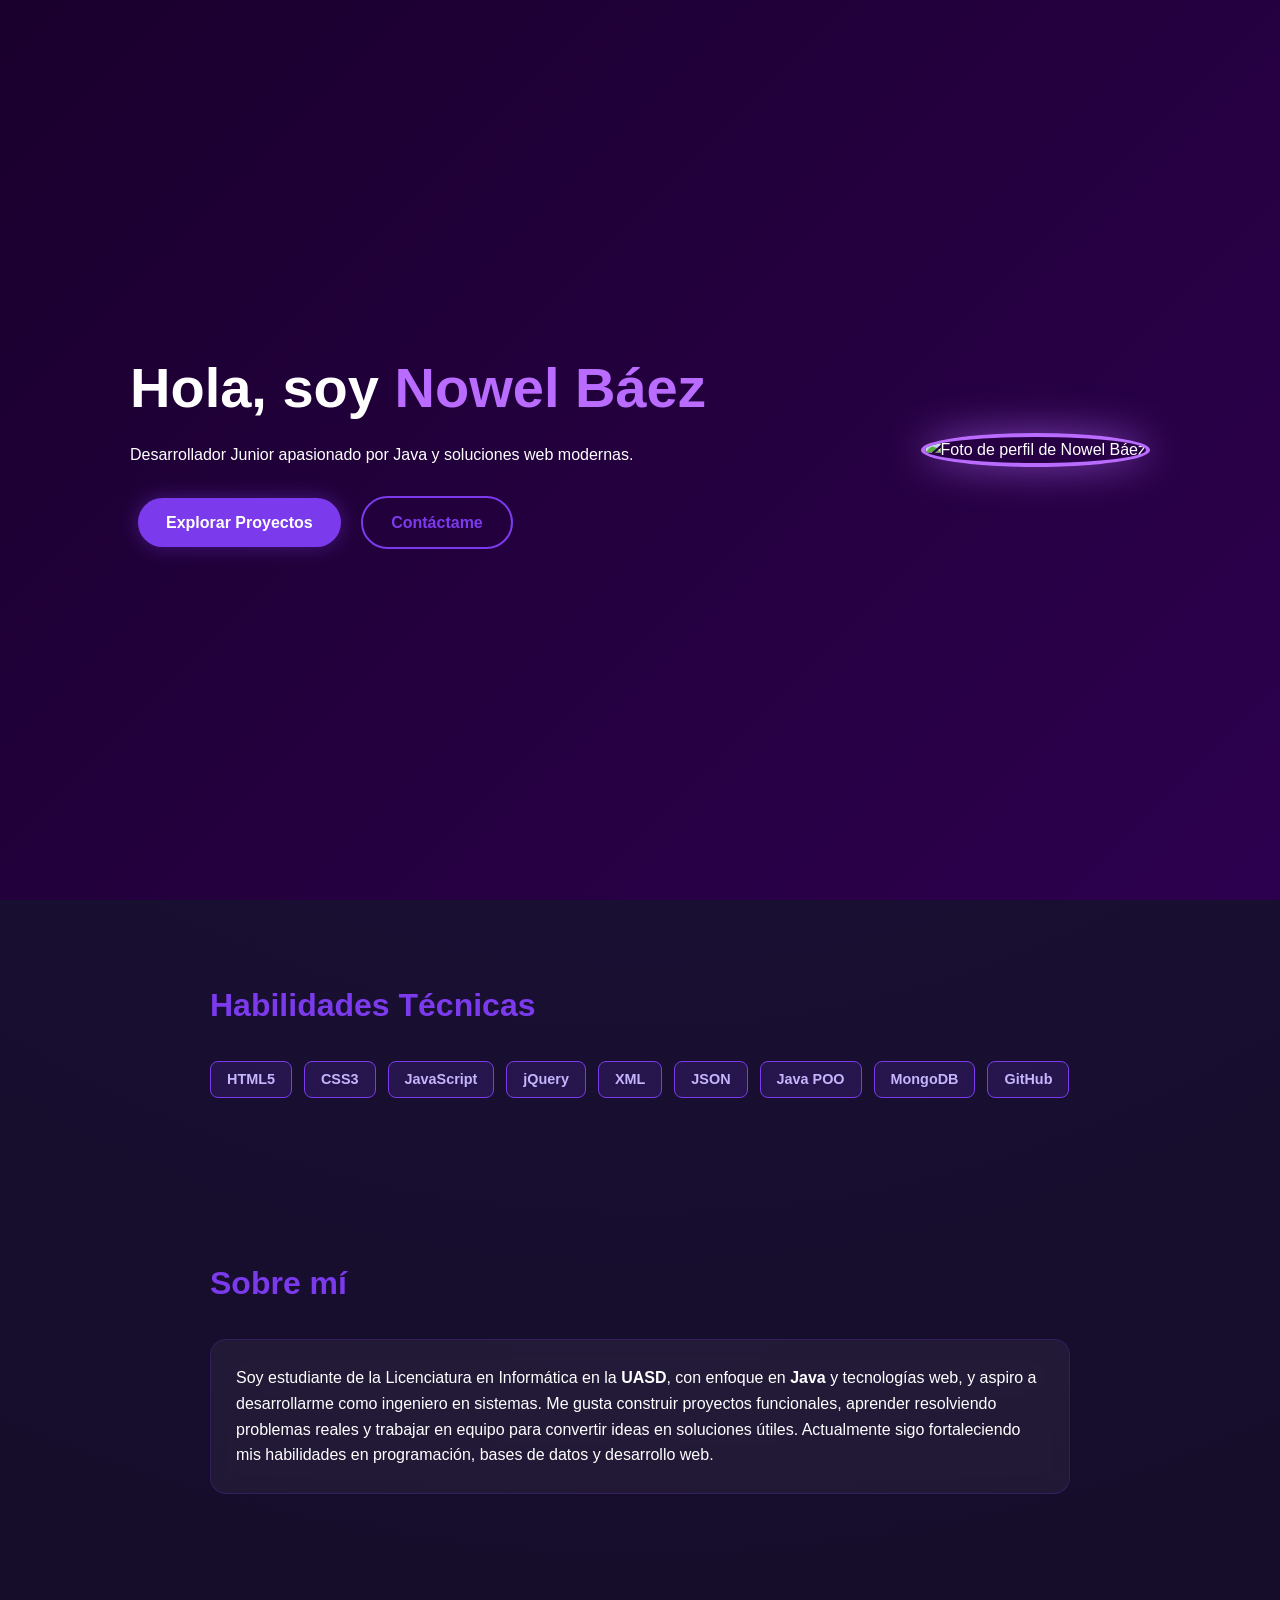
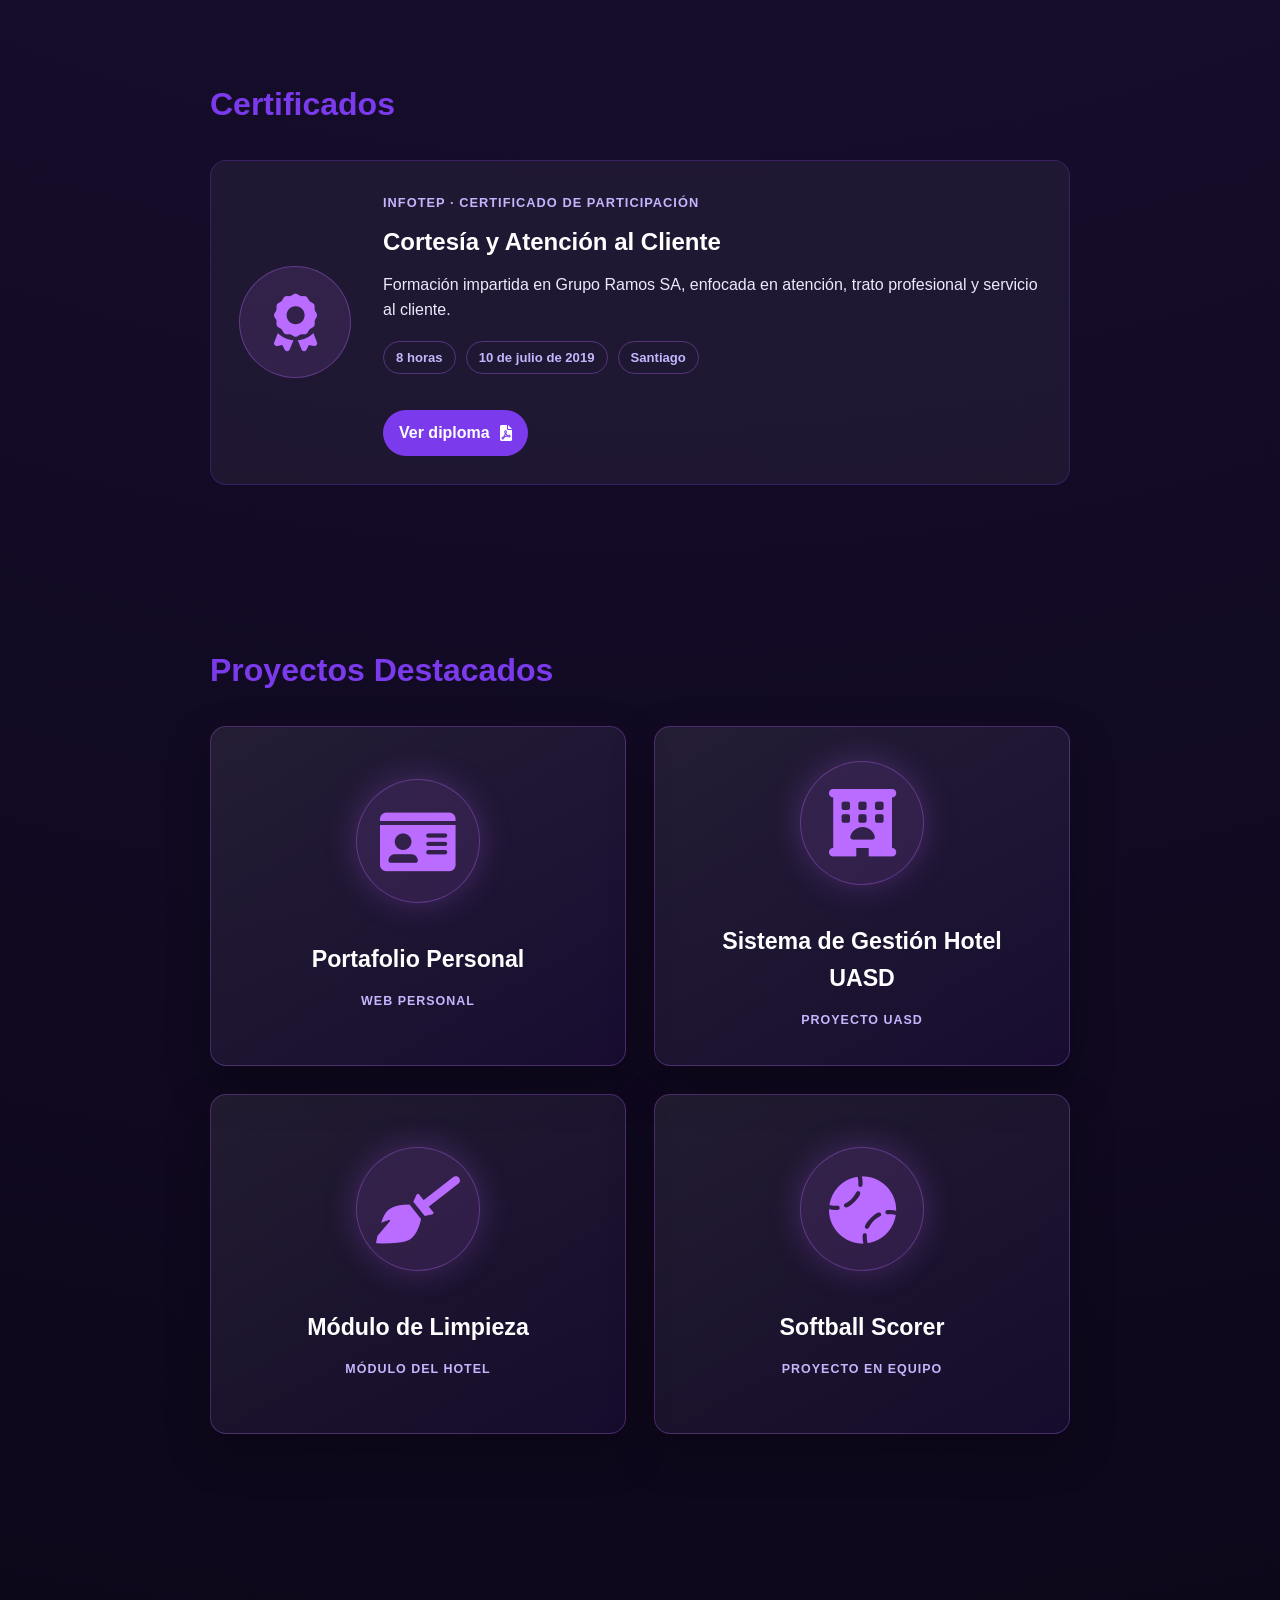
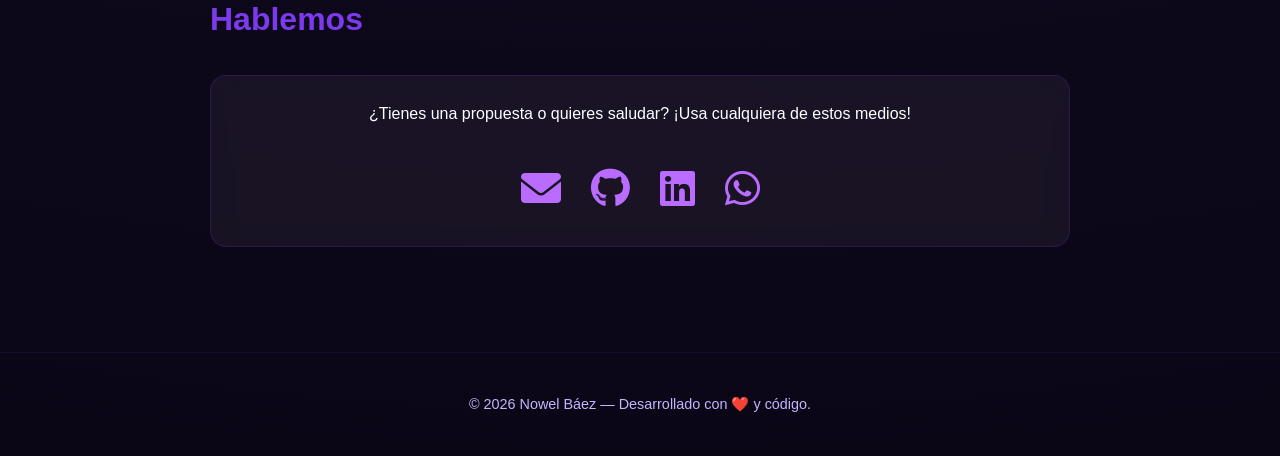
==== index.html @ 91606b33 "Agregar certificado INFOTEP al portafolio" ====
﻿<!DOCTYPE html>
<html lang="es">
<head>
    <meta charset="UTF-8">
    <meta name="viewport" content="width=device-width, initial-scale=1.0">
    <title>Nowel Báez | Desarrollador Java & Web</title>
    <link rel="stylesheet" href="style.css?v=cards-final-1">
    <link rel="stylesheet" href="https://cdnjs.cloudflare.com/ajax/libs/font-awesome/6.0.0/css/all.min.css">
</head>

<body>

    <header>
        <div class="hero">
            <div class="hero-content">
                <div class="hero-text">
                    <h1>Hola, soy <span>Nowel Báez</span></h1>
                    <p>Desarrollador Junior apasionado por Java y soluciones web modernas.</p>
                    <div class="buttons">
                        <a href="#proyectos" class="btn-primary">Explorar Proyectos</a>
                        <a href="#contacto" class="btn-secondary">Contáctame</a>
                    </div>
                </div>
                <div class="hero-image">
                    <img src="img/nowel.jpg" alt="Foto de perfil de Nowel Báez">
                </div>
            </div>
        </div>
    </header>

    <section id="habilidades">
        <h2>Habilidades Técnicas</h2>
        <div class="skills-container">
            <span class="skill-tag">HTML5</span>
            <span class="skill-tag">CSS3</span>
            <span class="skill-tag">JavaScript</span>
            <span class="skill-tag">jQuery</span>
            <span class="skill-tag">XML</span>
            <span class="skill-tag">JSON</span>
            <span class="skill-tag">Java POO</span>
            <span class="skill-tag">MongoDB</span>
            <span class="skill-tag">GitHub</span>
        </div>
    </section>

    <section id="sobre-mi">
        <h2>Sobre mí</h2>
        <div class="card">
            <p>
                Soy estudiante de la Licenciatura en Informática en la <strong>UASD</strong>, con enfoque en <strong>Java</strong> y tecnologías web, y aspiro a desarrollarme como ingeniero en sistemas.
                Me gusta construir proyectos funcionales, aprender resolviendo problemas reales y trabajar en equipo para convertir ideas en soluciones útiles.
                Actualmente sigo fortaleciendo mis habilidades en programación, bases de datos y desarrollo web.
            </p>
        </div>
    </section>

    <section id="certificados">
        <h2>Certificados</h2>
        <div class="certificate-card">
            <div class="certificate-icon">
                <i class="fas fa-award"></i>
            </div>
            <div class="certificate-content">
                <span class="certificate-kicker">INFOTEP · Certificado de Participación</span>
                <h3>Cortesía y Atención al Cliente</h3>
                <p>Formación impartida en Grupo Ramos SA, enfocada en atención, trato profesional y servicio al cliente.</p>
                <div class="certificate-details">
                    <span>8 horas</span>
                    <span>10 de julio de 2019</span>
                    <span>Santiago</span>
                </div>
                <a href="certificados/cortesia-atencion-cliente-infotep.pdf" target="_blank" class="project-link">
                    Ver diploma <i class="fas fa-file-pdf"></i>
                </a>
            </div>
        </div>
    </section>

    <section id="proyectos">
        <h2>Proyectos Destacados</h2>
        <div class="projects-grid">
            <article class="project-card">
                <div class="project-card-inner">
                    <div class="project-face project-front">
                        <div class="project-logo">
                            <i class="fas fa-id-card"></i>
                        </div>
                        <h3>Portafolio Personal</h3>
                        <span class="project-kicker">Web personal</span>
                    </div>
                    <div class="project-face project-back">
                        <h3>Descripción</h3>
                        <p>Lo hice para mostrar quién soy, qué estoy aprendiendo y tener un espacio donde reunir mis proyectos mientras sigo creciendo como desarrollador.</p>
                        <div class="project-tags">
                            <span>HTML</span>
                            <span>CSS</span>
                            <span>GitHub Pages</span>
                        </div>
                        <a href="https://github.com/nowelbaez2017-ux/portafolio-nowel" target="_blank" class="project-link">
                            Ver proyecto <i class="fab fa-github"></i>
                        </a>
                    </div>
                </div>
            </article>

            <article class="project-card">
                <div class="project-card-inner">
                    <div class="project-face project-front">
                        <div class="project-logo">
                            <i class="fas fa-hotel"></i>
                        </div>
                        <h3>Sistema de Gestión Hotel UASD</h3>
                        <span class="project-kicker">Proyecto UASD</span>
                    </div>
                    <div class="project-face project-back">
                        <h3>Descripción</h3>
                        <p>Proyecto final desarrollado con la participación del curso completo, organizado en grupos de tres personas. Cada grupo trabajó un módulo específico y luego se integraron las partes para construir un sistema hotelero funcional.</p>
                        <div class="project-tags">
                            <span>HTML</span>
                            <span>CSS</span>
                            <span>JavaScript</span>
                            <span>jQuery</span>
                            <span>XML</span>
                            <span>Proyecto grupal</span>
                        </div>
                        <a href="https://github.com/nowelbaez2017-ux/portafolio-nowel/tree/hotel-uasd-sistema-gestion" target="_blank" class="project-link">
                            Ver proyecto <i class="fab fa-github"></i>
                        </a>
                    </div>
                </div>
            </article>

            <article class="project-card">
                <div class="project-card-inner">
                    <div class="project-face project-front">
                        <div class="project-logo">
                            <i class="fas fa-broom"></i>
                        </div>
                        <h3>Módulo de Limpieza</h3>
                        <span class="project-kicker">Módulo del hotel</span>
                    </div>
                    <div class="project-face project-back">
                        <h3>Descripción</h3>
                        <p>Este módulo de limpieza permite gestionar las habitaciones del hotel, asignar tareas al personal y actualizar el estado de cada habitación para llevar un mejor control dentro del sistema.</p>
                        <div class="project-tags">
                            <span>HTML</span>
                            <span>JavaScript</span>
                            <span>XML</span>
                            <span>Colaboración</span>
                            <span>Liderazgo</span>
                        </div>
                        <a href="https://github.com/nowelbaez2017-ux/portafolio-nowel/tree/hotel-uasd-sistema-gestion/modules/limpieza" target="_blank" class="project-link">
                            Ver proyecto <i class="fab fa-github"></i>
                        </a>
                    </div>
                </div>
            </article>

            <article class="project-card">
                <div class="project-card-inner">
                    <div class="project-face project-front">
                        <div class="project-logo">
                            <i class="fas fa-baseball-ball"></i>
                        </div>
                        <h3>Softball Scorer</h3>
                        <span class="project-kicker">Proyecto en equipo</span>
                    </div>
                    <div class="project-face project-back">
                        <h3>Descripción</h3>
                        <p>Proyecto desarrollado en colaboración con Wilfredi para optimizar el registro de anotaciones en partidos de softball, reemplazando el uso de hojas físicas por una solución digital más práctica.</p>
                        <div class="project-tags">
                            <span>Java</span>
                            <span>POO</span>
                            <span>Trabajo en equipo</span>
                        </div>
                        <a href="https://github.com/wilfredysilverio/Softball-Scorer" target="_blank" class="project-link">
                            Ver proyecto <i class="fab fa-github"></i>
                        </a>
                    </div>
                </div>
            </article>
        </div>
    </section>

    <section id="contacto">
        <h2>Hablemos</h2>
        <div class="card" style="text-align: center;">
            <p style="margin-bottom: 20px;">¿Tienes una propuesta o quieres saludar? ¡Usa cualquiera de estos medios!</p>
            <div class="contact-icons">
               <a href="mailto:NowelBaez2017@gmail.com" class="social-icon" title="Enviar Email">
                <i class="fas fa-envelope"></i>
              </a>
                <a href="https://github.com/nowelbaez2017-ux" target="_blank" class="social-icon" title="Visitar GitHub">
                    <i class="fab fa-github"></i>
                </a>
                <a href="https://www.linkedin.com/in/nowel-baez-0715b7283/" target="_blank" class="social-icon" title="LinkedIn">
                    <i class="fab fa-linkedin"></i>
                </a>
              <a  href="https://wa.me/18296310717" target="_blank" class="social-icon" title="WhatsApp">
                 <i class="fab fa-whatsapp"></i>
              </a>
            </div>
        </div>
    </section>

    <footer>
        <p>© 2026 Nowel Báez — Desarrollado con ❤️ y código.</p>
    </footer>

</body>
</html>
---- style.css ----
/* 1. ESTILOS GENERALES */
* {
    margin: 0;
    padding: 0;
    box-sizing: border-box;
}

body {
    font-family: 'Segoe UI', Arial, sans-serif;
    background: radial-gradient(circle at top, #1e123b, #0b0616);
    color: #ffffff;
    line-height: 1.6;
}

/* 2. HERO / HEADER */
header {
    background: linear-gradient(135deg, #1a002d, #2d004f);
    min-height: 100vh;
    display: flex;
    align-items: center;
    justify-content: center;
}

.hero {
    width: 100%;
    max-width: 1100px;
    padding: 40px;
}

.hero-content {
    display: flex;
    align-items: center;
    justify-content: space-between;
    gap: 40px;
}

.hero-text h1 {
    font-size: 3.5rem;
    margin-bottom: 10px;
}

.hero-text span {
    color: #b96cff;
}

.hero-image img {
    width: 280px;
    height: 280px;
    object-fit: cover;
    border-radius: 50%;
    border: 4px solid #b96cff;
    box-shadow: 0 0 40px rgba(185, 108, 255, 0.6);
}

/* 3. BOTONES */
.buttons {
    margin-top: 20px;
}

.buttons a {
    display: inline-block;
    padding: 12px 28px;
    margin: 8px;
    border-radius: 999px;
    text-decoration: none;
    font-weight: bold;
    transition: all 0.3s ease;
}

.btn-primary {
    background: #7c3aed;
    color: #fff;
    box-shadow: 0 0 20px rgba(124,58,237,0.4);
}

.btn-primary:hover {
    background: #6d28d9;
    transform: translateY(-3px);
    box-shadow: 0 5px 25px rgba(124,58,237,0.6);
}

.btn-secondary {
    border: 2px solid #7c3aed;
    color: #7c3aed;
}

.btn-secondary:hover {
    background: rgba(124, 58, 237, 0.1);
    transform: translateY(-3px);
}

/* 4. SECCIONES Y TARJETAS */
section {
    max-width: 900px;
    margin: auto;
    padding: 80px 20px;
}

section h2 {
    color: #7c3aed;
    margin-bottom: 30px;
    font-size: 2rem;
}

.card {
    background: rgba(255,255,255,0.05);
    padding: 25px;
    border-radius: 16px;
    margin-bottom: 25px;
    border: 1px solid rgba(124,58,237,0.2);
    backdrop-filter: blur(10px);
    transition: transform 0.3s ease;
}

.card:hover {
    transform: scale(1.01);
    border-color: rgba(185, 108, 255, 0.4);
}

.certificate-card {
    align-items: center;
    background: rgba(255,255,255,0.05);
    border: 1px solid rgba(124,58,237,0.25);
    border-radius: 16px;
    display: grid;
    gap: 24px;
    grid-template-columns: 120px 1fr;
    padding: 28px;
    transition: transform 0.3s ease, border-color 0.3s ease;
}

.certificate-card:hover {
    border-color: rgba(185, 108, 255, 0.4);
    transform: translateY(-4px);
}

.certificate-icon {
    align-items: center;
    background: rgba(185, 108, 255, 0.12);
    border: 1px solid rgba(185, 108, 255, 0.35);
    border-radius: 50%;
    color: #b96cff;
    display: flex;
    font-size: 3.6rem;
    height: 112px;
    justify-content: center;
    width: 112px;
}

.certificate-kicker {
    color: #c4b5fd;
    display: inline-block;
    font-size: 0.8rem;
    font-weight: 700;
    letter-spacing: 0.08em;
    margin-bottom: 10px;
    text-transform: uppercase;
}

.certificate-content h3 {
    font-size: 1.5rem;
    margin-bottom: 10px;
}

.certificate-content p {
    color: #eee7ff;
    margin-bottom: 18px;
}

.certificate-details {
    display: flex;
    flex-wrap: wrap;
    gap: 10px;
    margin-bottom: 18px;
}

.certificate-details span {
    border: 1px solid rgba(185, 108, 255, 0.35);
    border-radius: 999px;
    color: #c4b5fd;
    font-size: 0.82rem;
    font-weight: 600;
    padding: 5px 12px;
}

.projects-grid {
    display: grid;
    grid-template-columns: repeat(2, minmax(0, 1fr));
    gap: 28px;
}

.project-card {
    min-height: 340px;
    perspective: 1200px;
}

.project-card-inner {
    height: 100%;
    min-height: 340px;
    position: relative;
    transform-style: preserve-3d;
    transition: transform 0.7s ease;
}

.project-card:hover .project-card-inner,
.project-card:focus-within .project-card-inner {
    transform: rotateY(180deg);
}

.project-face {
    background: linear-gradient(145deg, rgba(255,255,255,0.08), rgba(124, 58, 237, 0.08));
    border: 1px solid rgba(185, 108, 255, 0.28);
    border-radius: 16px;
    box-shadow: 0 18px 45px rgba(0, 0, 0, 0.28);
    backface-visibility: hidden;
    display: flex;
    flex-direction: column;
    inset: 0;
    min-height: 340px;
    padding: 28px;
    position: absolute;
}

.project-front {
    align-items: center;
    justify-content: center;
    text-align: center;
    transform: rotateY(0deg);
}

.project-back {
    background: linear-gradient(145deg, rgba(124, 58, 237, 0.22), rgba(20, 8, 38, 0.96));
    justify-content: space-between;
    transform: rotateY(180deg);
}

.project-logo {
    align-items: center;
    background: rgba(185, 108, 255, 0.12);
    border: 1px solid rgba(185, 108, 255, 0.35);
    border-radius: 50%;
    box-shadow: 0 0 32px rgba(185, 108, 255, 0.25);
    color: #b96cff;
    display: flex;
    font-size: 4.2rem;
    height: 124px;
    justify-content: center;
    margin-bottom: 26px;
    width: 124px;
}

.project-kicker {
    color: #c4b5fd;
    font-size: 0.78rem;
    font-weight: 700;
    letter-spacing: 0.08em;
    text-transform: uppercase;
}

.project-face h3 {
    font-size: 1.45rem;
    margin: 12px 0;
}

.project-front h3 {
    margin-bottom: 14px;
    max-width: 280px;
}

.project-face p {
    color: #eee7ff;
    font-size: 0.92rem;
    line-height: 1.55;
}

.project-tags {
    display: flex;
    flex-wrap: wrap;
    gap: 10px;
    margin-top: 20px;
}

.project-tags span {
    border: 1px solid rgba(185, 108, 255, 0.35);
    border-radius: 999px;
    color: #c4b5fd;
    font-size: 0.78rem;
    font-weight: 600;
    padding: 5px 12px;
}

.project-link {
    align-items: center;
    background: #7c3aed;
    border-radius: 999px;
    color: #ffffff;
    display: inline-flex;
    font-weight: 700;
    gap: 10px;
    margin-top: 18px;
    padding: 10px 16px;
    text-decoration: none;
    width: fit-content;
}

.project-link:hover {
    background: #6d28d9;
    color: #ffffff;
}

/* 4.1 HABILIDADES */
.skills-container {
    display: flex;
    gap: 12px;
    flex-wrap: wrap;
    margin-top: 10px;
}

.skill-tag {
    background: rgba(124, 58, 237, 0.15);
    border: 1px solid #7c3aed;
    color: #c4b5fd;
    padding: 6px 16px;
    border-radius: 8px;
    font-size: 0.9rem;
    font-weight: 600;
    transition: background 0.3s;
}

/* 5. ICONOS DE CONTACTO Y PROYECTOS */
.contact-icons {
    display: flex;
    justify-content: center;
    gap: 30px;
    flex-wrap: wrap;
    padding-top: 10px;
}

.social-icon, .project-icon {
    color: #b96cff;
    font-size: 2.5rem;
    text-decoration: none;
    transition: all 0.3s ease;
    display: inline-block;
}

.project-icon {
    font-size: 1.8rem;
}

.social-icon:hover, .project-icon:hover {
    color: #ffffff;
    transform: translateY(-8px);
    filter: drop-shadow(0 0 10px #b96cff);
}

/* 6. FOOTER */
footer {
    text-align: center;
    padding: 40px;
    color: #c4b5fd;
    font-size: 0.9rem;
    border-top: 1px solid rgba(124,58,237,0.1);
}

/* 7. RESPONSIVIDAD */
@media (max-width: 768px) {
    .hero-content {
        flex-direction: column-reverse;
        text-align: center;
        gap: 30px;
    }

    .hero-text h1 {
        font-size: 2.5rem;
    }

    .hero-image img {
        width: 200px;
        height: 200px;
    }

    section {
        padding: 50px 20px;
    }

    .projects-grid {
        grid-template-columns: 1fr;
    }

    .certificate-card {
        grid-template-columns: 1fr;
        text-align: center;
    }

    .certificate-icon,
    .certificate-card .project-link {
        margin-left: auto;
        margin-right: auto;
    }

    .certificate-details {
        justify-content: center;
    }

    .project-card,
    .project-card-inner,
    .project-face {
        min-height: 350px;
    }

    .project-logo {
        font-size: 3.4rem;
        height: 104px;
        width: 104px;
    }
    
    .social-icon {
        font-size: 2rem;
        gap: 20px;
    }
}
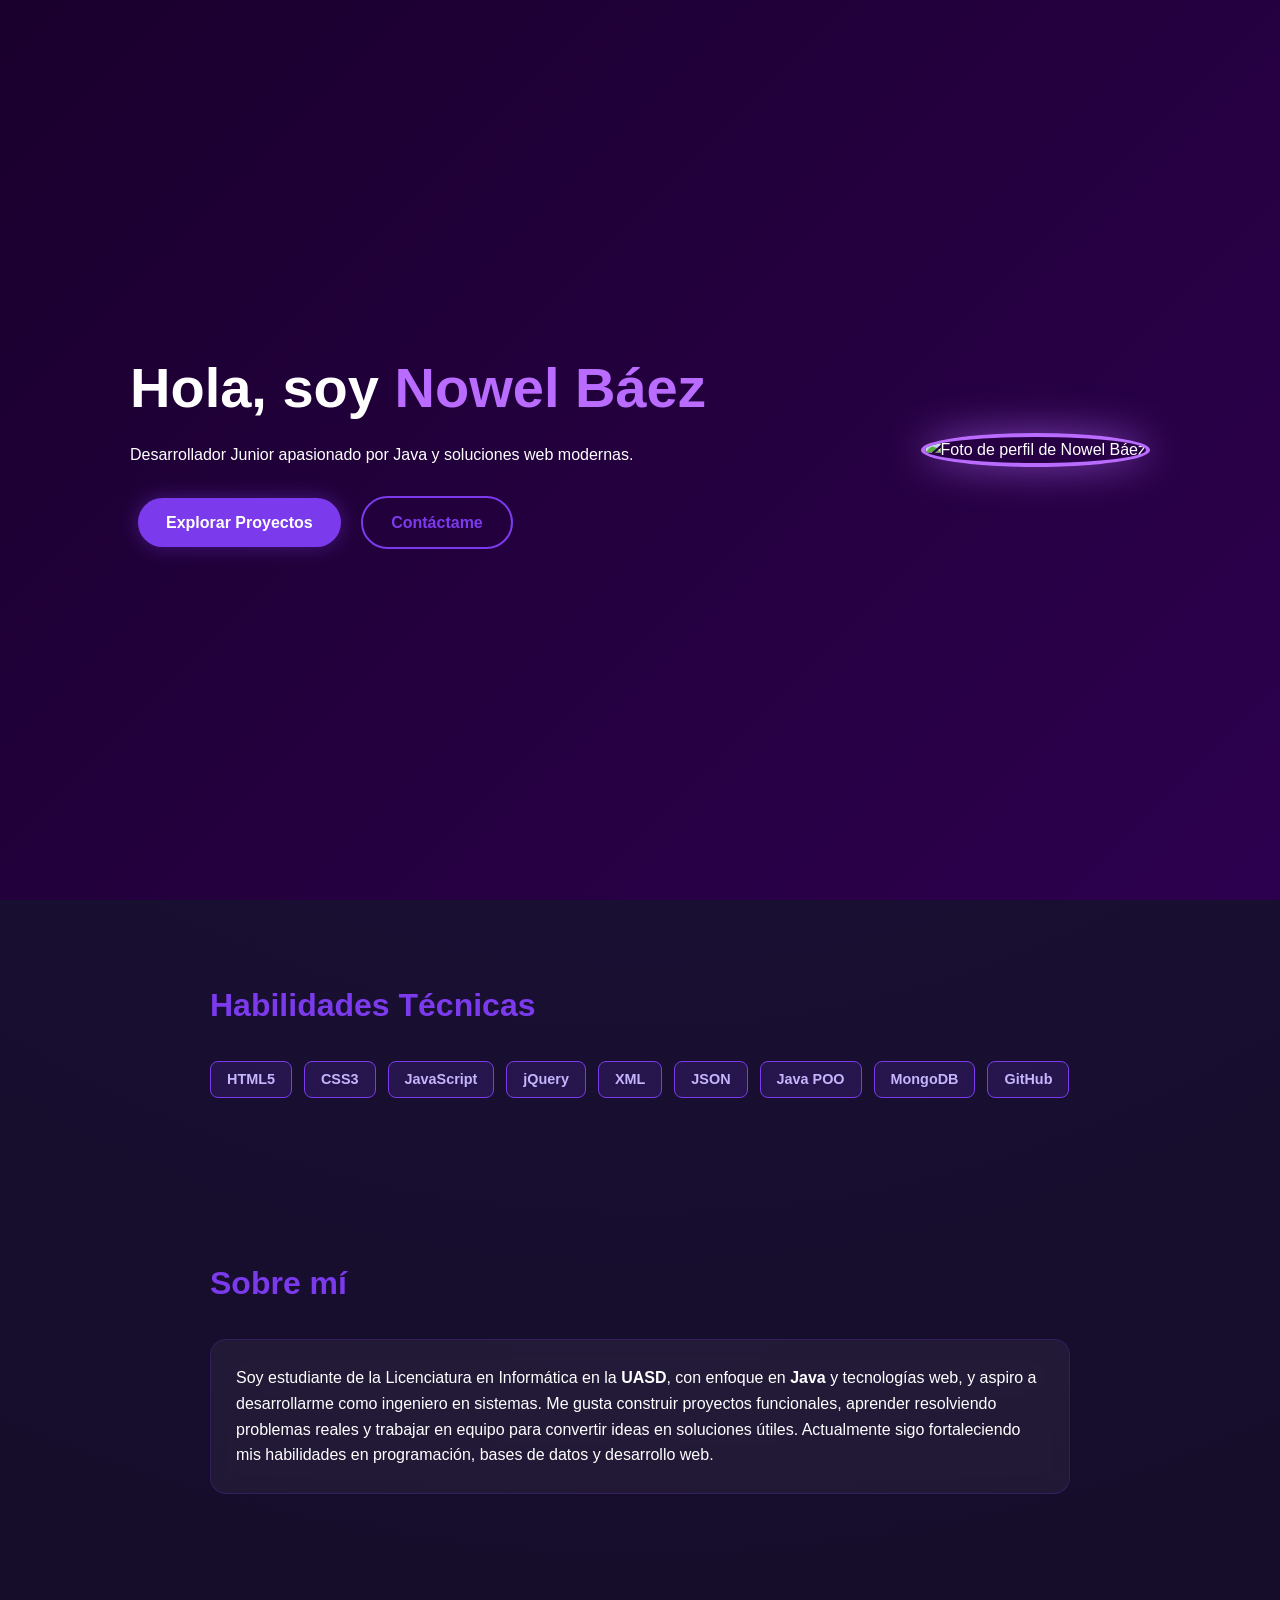
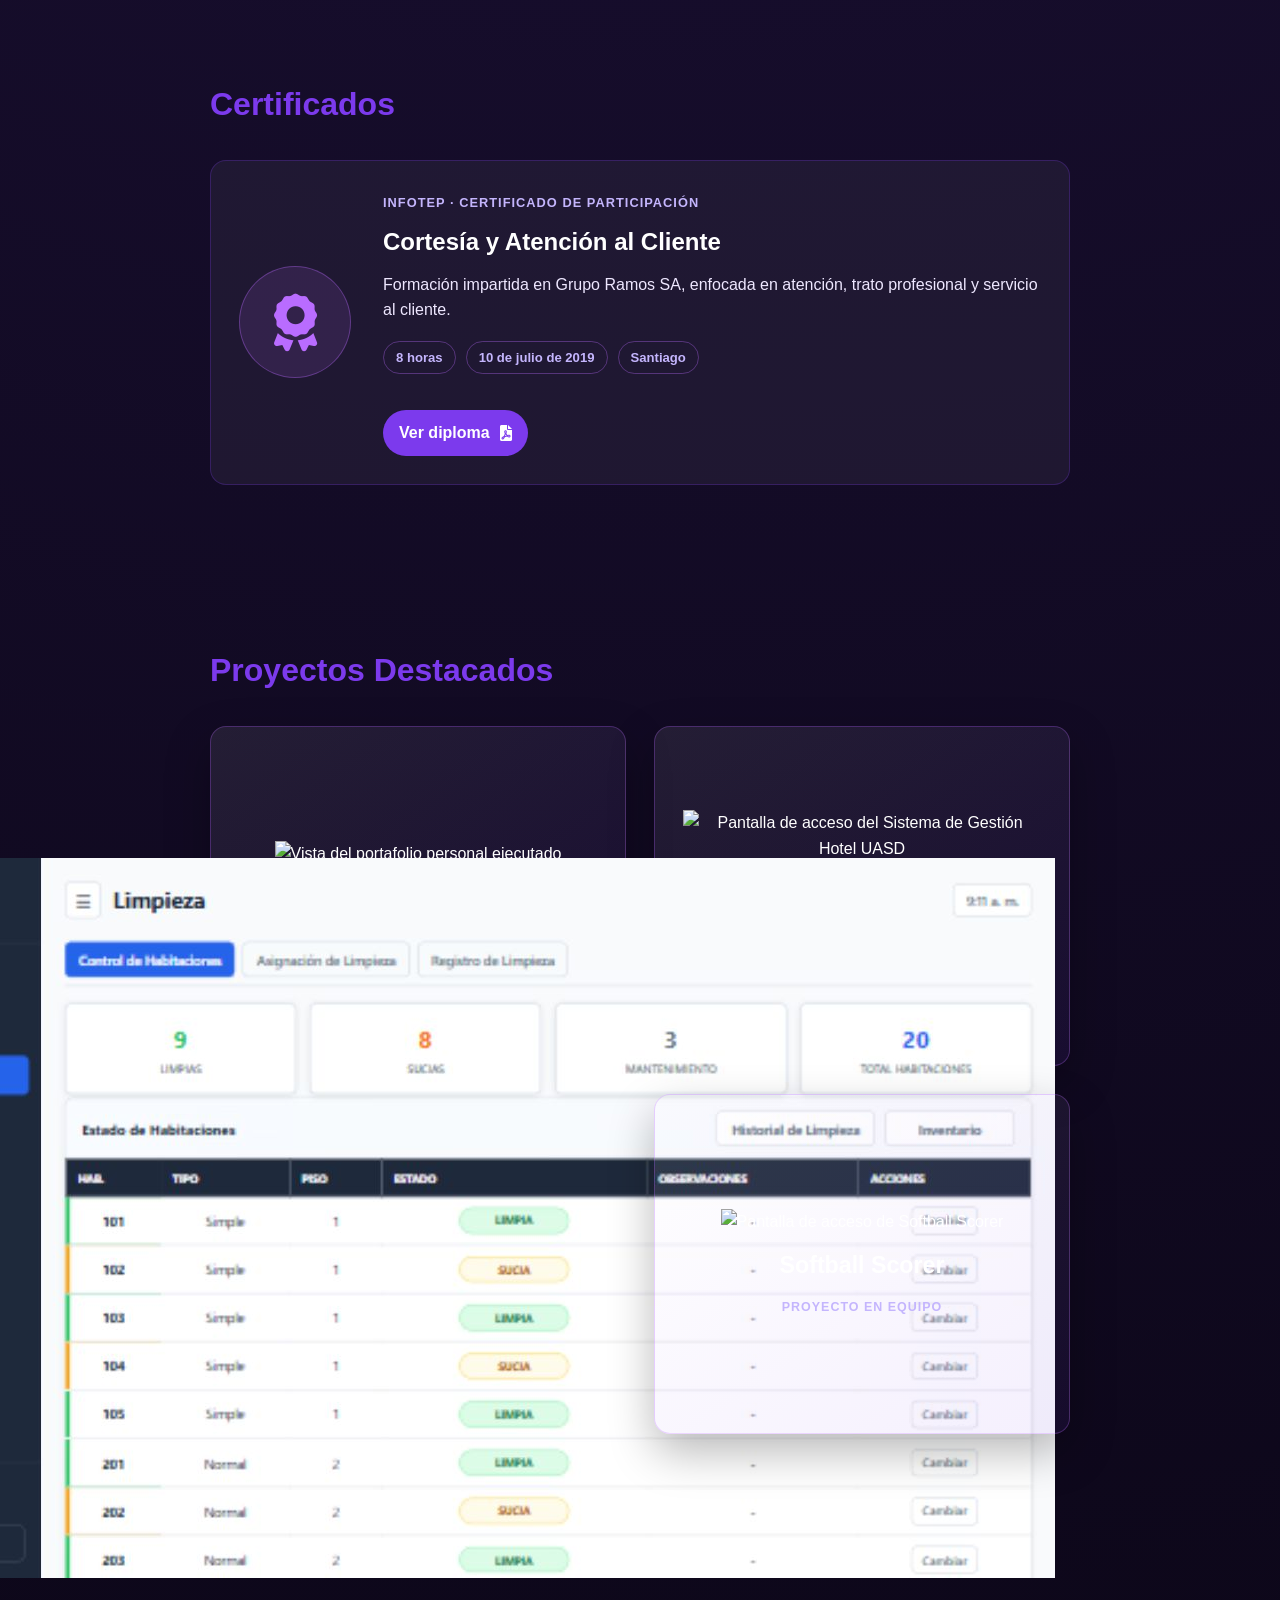
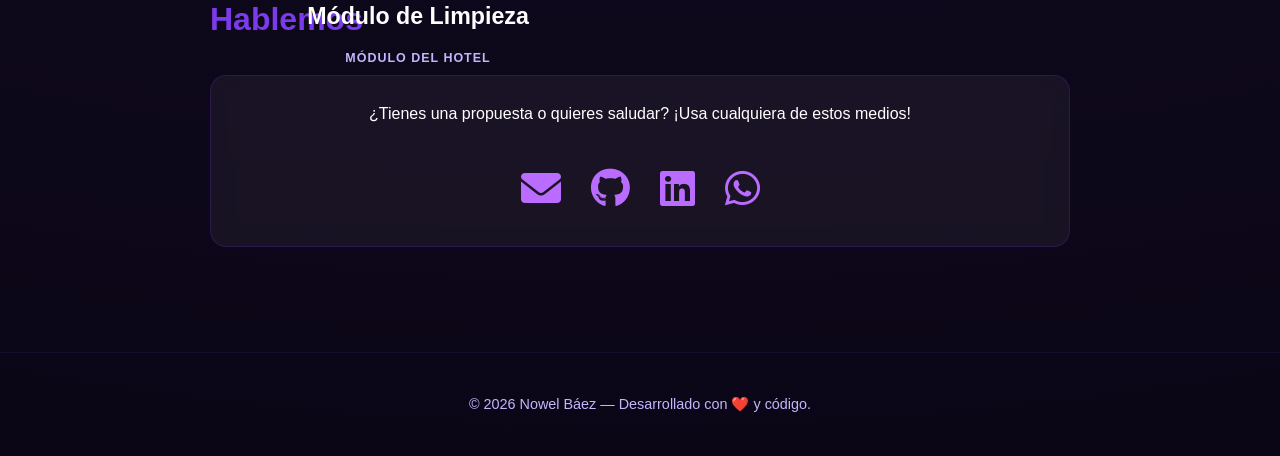
==== commit 3bcd2b17: "Actualizar captura del módulo de limpieza" ====
--- a/index.html
+++ b/index.html
@@ -4,7 +4,7 @@
     <meta charset="UTF-8">
     <meta name="viewport" content="width=device-width, initial-scale=1.0">
     <title>Nowel Báez | Desarrollador Java & Web</title>
-    <link rel="stylesheet" href="style.css?v=cards-final-1">
+    <link rel="stylesheet" href="style.css?v=project-images-1">
     <link rel="stylesheet" href="https://cdnjs.cloudflare.com/ajax/libs/font-awesome/6.0.0/css/all.min.css">
 </head>
 
@@ -82,9 +82,9 @@
             <article class="project-card">
                 <div class="project-card-inner">
                     <div class="project-face project-front">
-                        <div class="project-logo">
-                            <i class="fas fa-id-card"></i>
-                        </div>
+                        <figure class="project-preview">
+                            <img src="img/proyectos/portafolio.png" alt="Vista del portafolio personal ejecutado">
+                        </figure>
                         <h3>Portafolio Personal</h3>
                         <span class="project-kicker">Web personal</span>
                     </div>
@@ -96,19 +96,19 @@
                             <span>CSS</span>
                             <span>GitHub Pages</span>
                         </div>
-                        <a href="https://github.com/nowelbaez2017-ux/portafolio-nowel" target="_blank" class="project-link">
-                            Ver proyecto <i class="fab fa-github"></i>
-                        </a>
-                    </div>
-                </div>
-            </article>
-
-            <article class="project-card">
-                <div class="project-card-inner">
-                    <div class="project-face project-front">
-                        <div class="project-logo">
-                            <i class="fas fa-hotel"></i>
-                        </div>
+                        <a href="https://github.com/nowelbaez2017-ux/nowelbaez2017-ux.github.io" target="_blank" class="project-link">
+                            Ver proyecto <i class="fab fa-github"></i>
+                        </a>
+                    </div>
+                </div>
+            </article>
+
+            <article class="project-card">
+                <div class="project-card-inner">
+                    <div class="project-face project-front">
+                        <figure class="project-preview">
+                            <img src="img/proyectos/hotel-uasd.png" alt="Pantalla de acceso del Sistema de Gestión Hotel UASD">
+                        </figure>
                         <h3>Sistema de Gestión Hotel UASD</h3>
                         <span class="project-kicker">Proyecto UASD</span>
                     </div>
@@ -123,19 +123,19 @@
                             <span>XML</span>
                             <span>Proyecto grupal</span>
                         </div>
-                        <a href="https://github.com/nowelbaez2017-ux/portafolio-nowel/tree/hotel-uasd-sistema-gestion" target="_blank" class="project-link">
-                            Ver proyecto <i class="fab fa-github"></i>
-                        </a>
-                    </div>
-                </div>
-            </article>
-
-            <article class="project-card">
-                <div class="project-card-inner">
-                    <div class="project-face project-front">
-                        <div class="project-logo">
-                            <i class="fas fa-broom"></i>
-                        </div>
+                        <a href="https://github.com/nowelbaez2017-ux/nowelbaez2017-ux.github.io/tree/hotel-uasd-sistema-gestion" target="_blank" class="project-link">
+                            Ver proyecto <i class="fab fa-github"></i>
+                        </a>
+                    </div>
+                </div>
+            </article>
+
+            <article class="project-card">
+                <div class="project-card-inner">
+                    <div class="project-face project-front">
+                        <figure class="project-preview">
+                            <img src="img/proyectos/modulo-limpieza.png" alt="Vista del módulo de limpieza del hotel ejecutado">
+                        </figure>
                         <h3>Módulo de Limpieza</h3>
                         <span class="project-kicker">Módulo del hotel</span>
                     </div>
@@ -149,19 +149,19 @@
                             <span>Colaboración</span>
                             <span>Liderazgo</span>
                         </div>
-                        <a href="https://github.com/nowelbaez2017-ux/portafolio-nowel/tree/hotel-uasd-sistema-gestion/modules/limpieza" target="_blank" class="project-link">
-                            Ver proyecto <i class="fab fa-github"></i>
-                        </a>
-                    </div>
-                </div>
-            </article>
-
-            <article class="project-card">
-                <div class="project-card-inner">
-                    <div class="project-face project-front">
-                        <div class="project-logo">
-                            <i class="fas fa-baseball-ball"></i>
-                        </div>
+                        <a href="https://github.com/nabxo/sistema-hotelero-limpieza" target="_blank" class="project-link">
+                            Ver proyecto <i class="fab fa-github"></i>
+                        </a>
+                    </div>
+                </div>
+            </article>
+
+            <article class="project-card">
+                <div class="project-card-inner">
+                    <div class="project-face project-front">
+                        <figure class="project-preview">
+                            <img src="img/proyectos/softball-scorer.png" alt="Pantalla de acceso de Softball Scorer">
+                        </figure>
                         <h3>Softball Scorer</h3>
                         <span class="project-kicker">Proyecto en equipo</span>
                     </div>
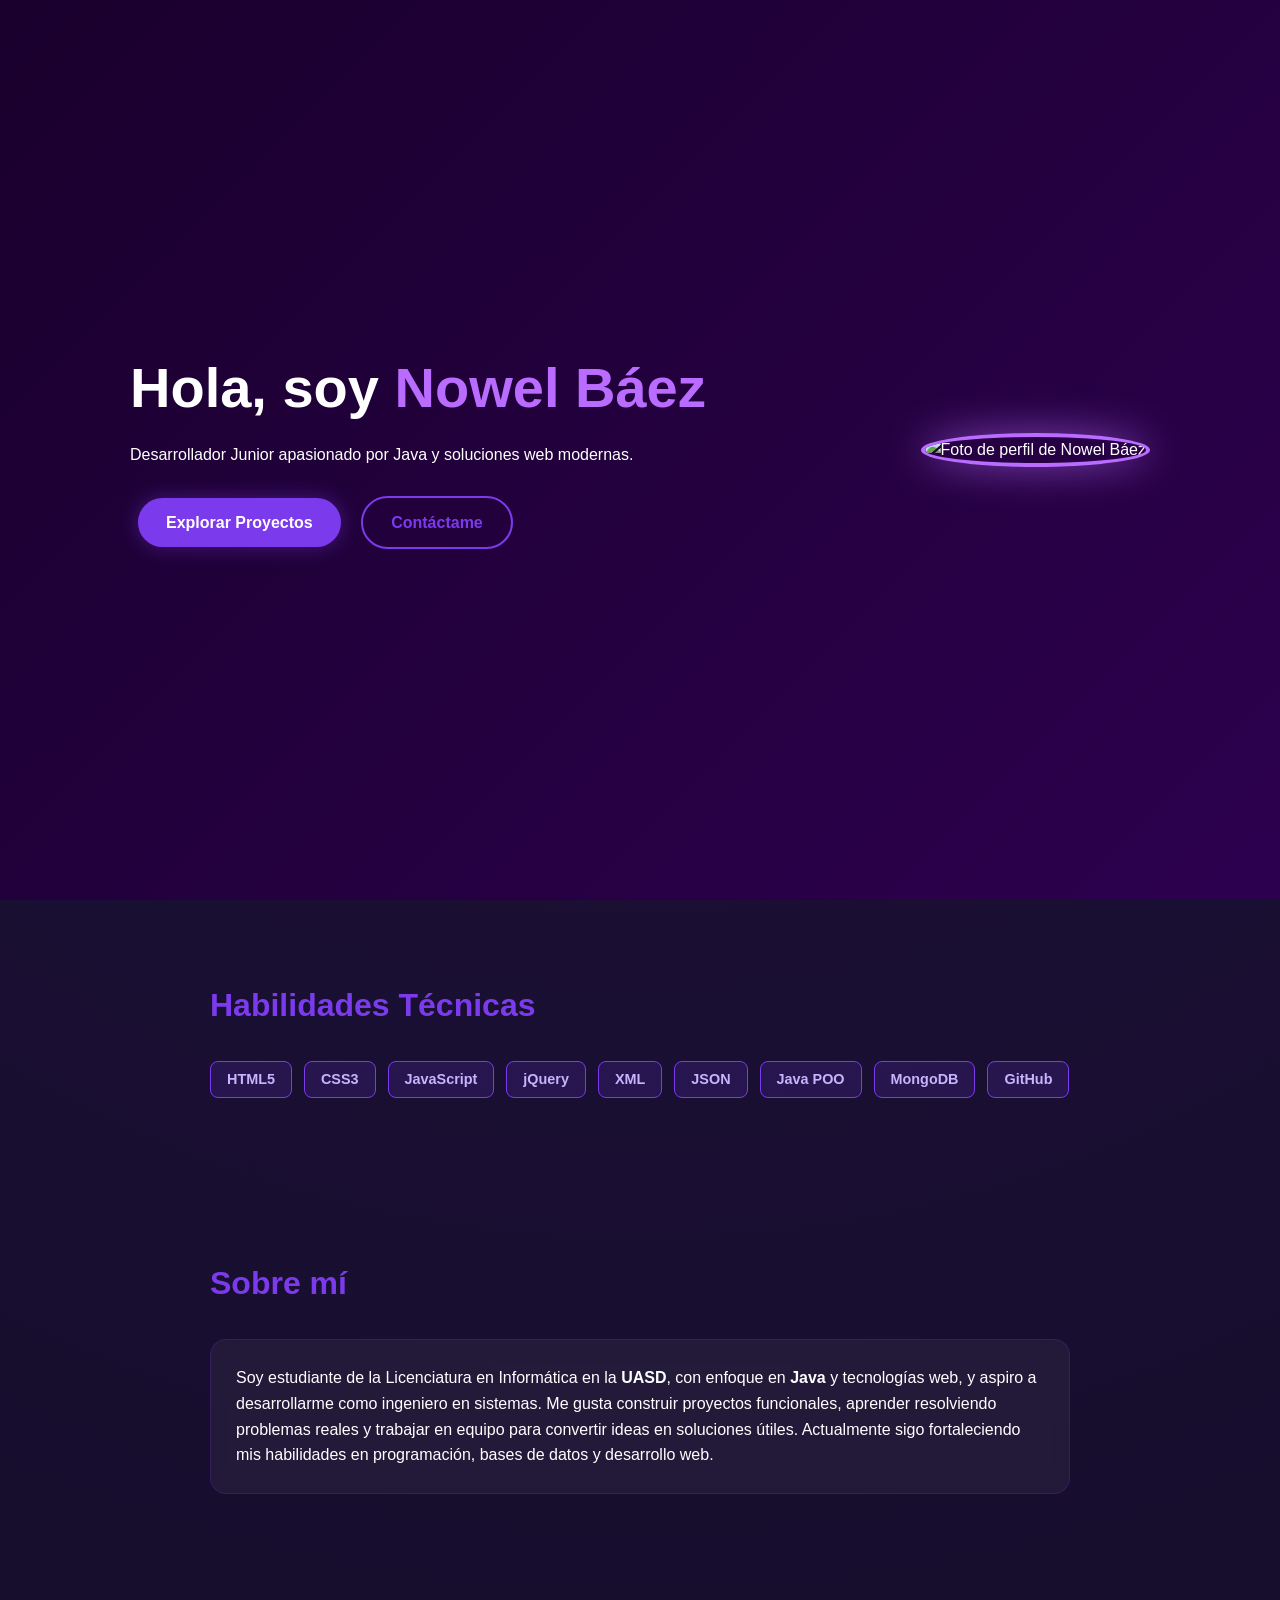
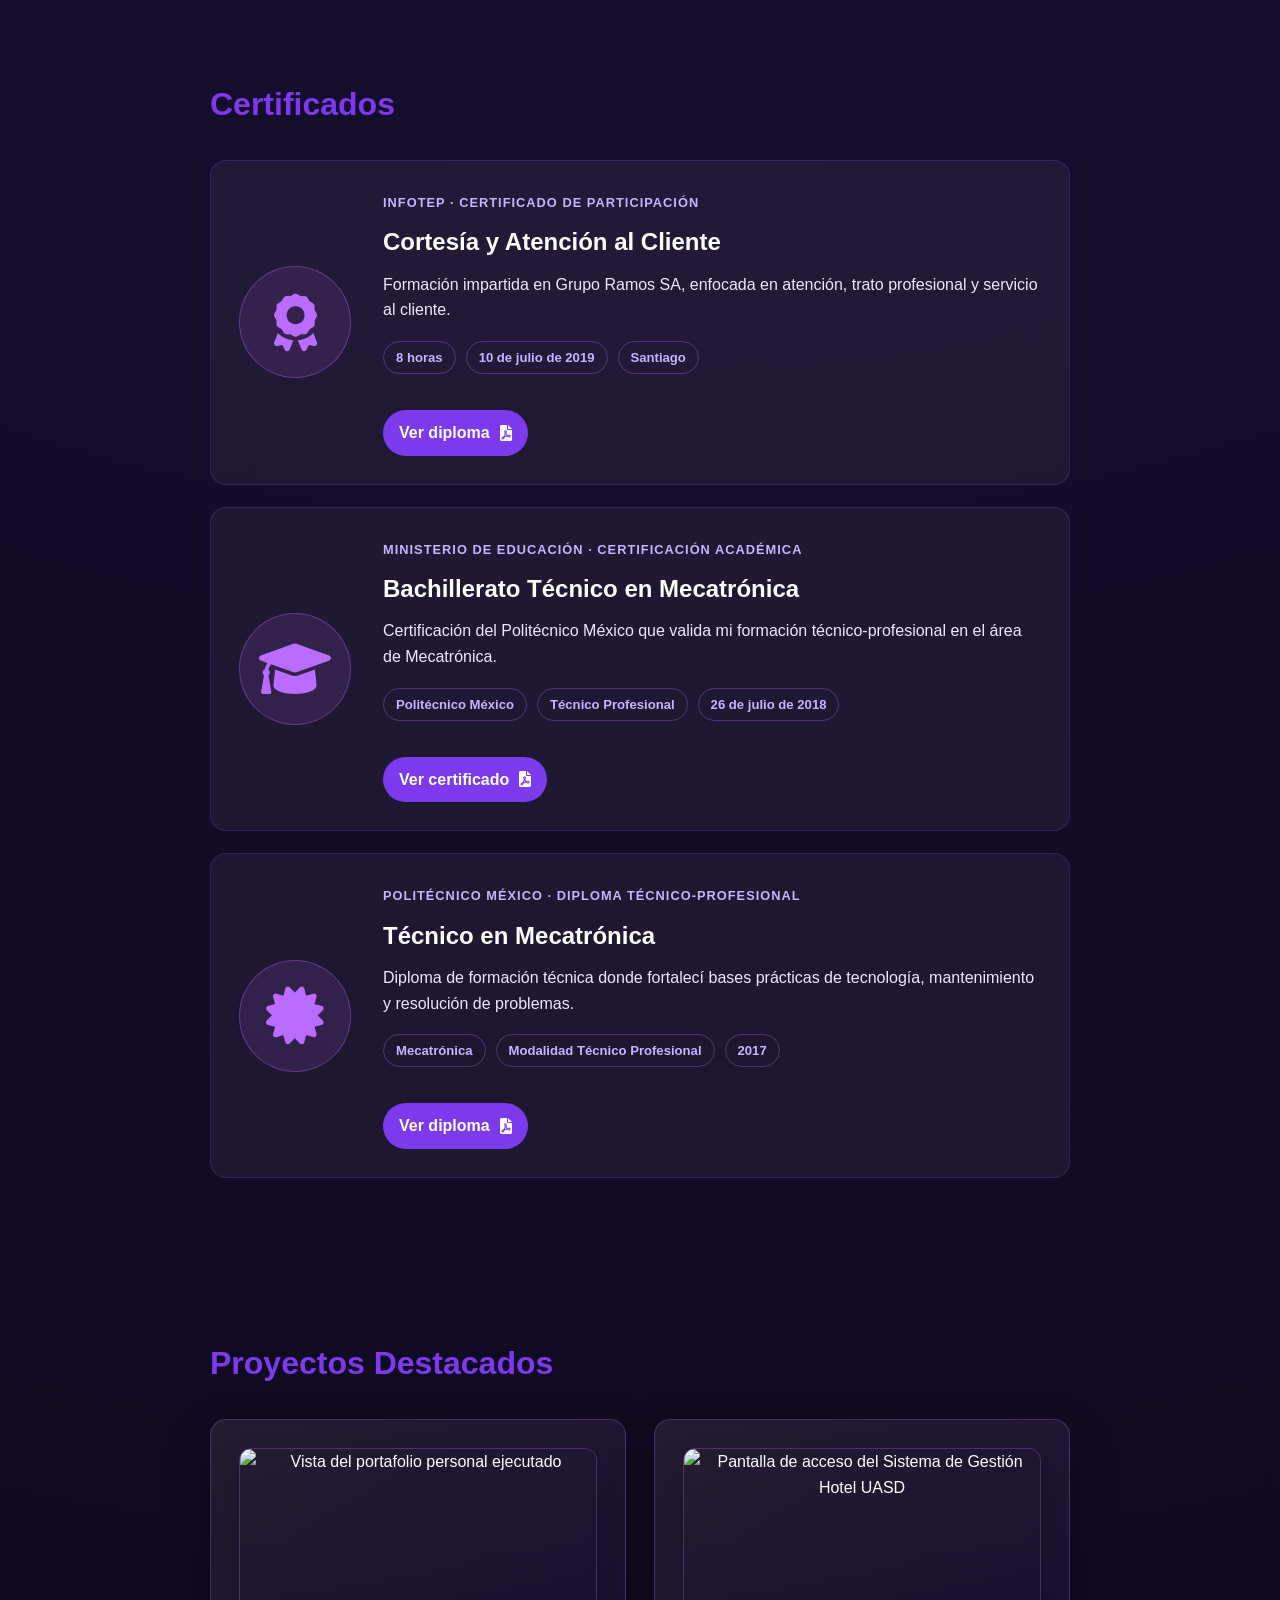
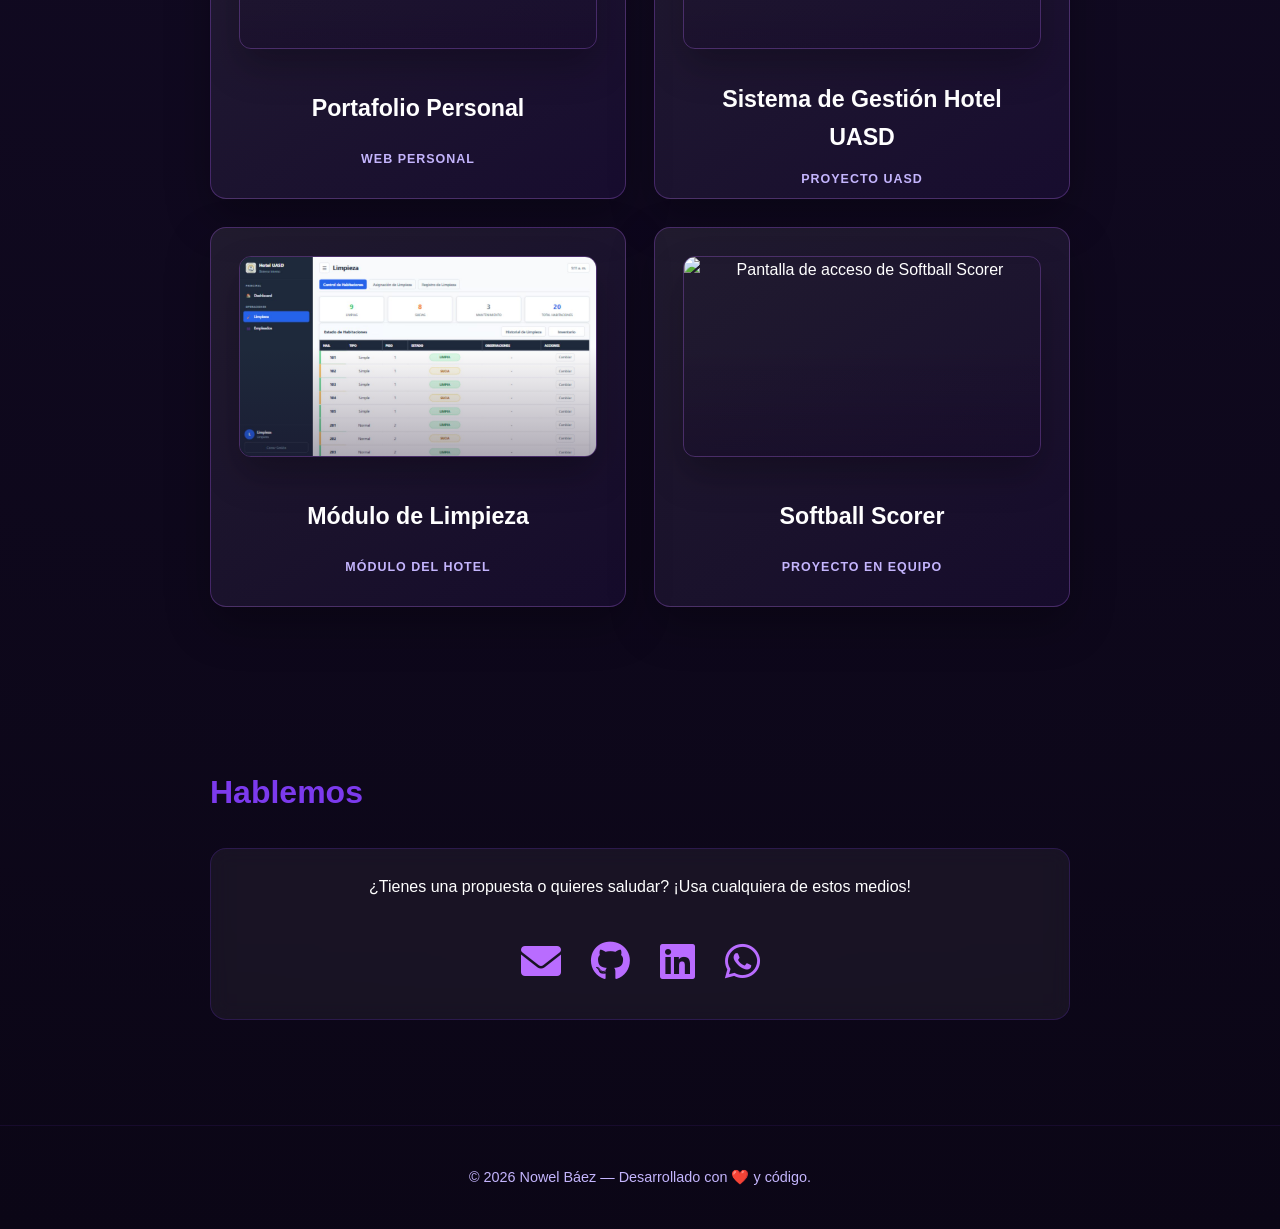
==== commit 97397dfa: "Agregar certificados academicos al portafolio" ====
--- a/index.html
+++ b/index.html
@@ -56,22 +56,62 @@
 
     <section id="certificados">
         <h2>Certificados</h2>
-        <div class="certificate-card">
-            <div class="certificate-icon">
-                <i class="fas fa-award"></i>
-            </div>
-            <div class="certificate-content">
-                <span class="certificate-kicker">INFOTEP · Certificado de Participación</span>
-                <h3>Cortesía y Atención al Cliente</h3>
-                <p>Formación impartida en Grupo Ramos SA, enfocada en atención, trato profesional y servicio al cliente.</p>
-                <div class="certificate-details">
-                    <span>8 horas</span>
-                    <span>10 de julio de 2019</span>
-                    <span>Santiago</span>
-                </div>
-                <a href="certificados/cortesia-atencion-cliente-infotep.pdf" target="_blank" class="project-link">
-                    Ver diploma <i class="fas fa-file-pdf"></i>
-                </a>
+        <div class="certificate-list">
+            <div class="certificate-card">
+                <div class="certificate-icon">
+                    <i class="fas fa-award"></i>
+                </div>
+                <div class="certificate-content">
+                    <span class="certificate-kicker">INFOTEP · Certificado de Participación</span>
+                    <h3>Cortesía y Atención al Cliente</h3>
+                    <p>Formación impartida en Grupo Ramos SA, enfocada en atención, trato profesional y servicio al cliente.</p>
+                    <div class="certificate-details">
+                        <span>8 horas</span>
+                        <span>10 de julio de 2019</span>
+                        <span>Santiago</span>
+                    </div>
+                    <a href="certificados/cortesia-atencion-cliente-infotep.pdf" target="_blank" class="project-link">
+                        Ver diploma <i class="fas fa-file-pdf"></i>
+                    </a>
+                </div>
+            </div>
+
+            <div class="certificate-card">
+                <div class="certificate-icon">
+                    <i class="fas fa-graduation-cap"></i>
+                </div>
+                <div class="certificate-content">
+                    <span class="certificate-kicker">Ministerio de Educación · Certificación académica</span>
+                    <h3>Bachillerato Técnico en Mecatrónica</h3>
+                    <p>Certificación del Politécnico México que valida mi formación técnico-profesional en el área de Mecatrónica.</p>
+                    <div class="certificate-details">
+                        <span>Politécnico México</span>
+                        <span>Técnico Profesional</span>
+                        <span>26 de julio de 2018</span>
+                    </div>
+                    <a href="certificados/bachillerato-tecnico-mecatronica.pdf" target="_blank" class="project-link">
+                        Ver certificado <i class="fas fa-file-pdf"></i>
+                    </a>
+                </div>
+            </div>
+
+            <div class="certificate-card">
+                <div class="certificate-icon">
+                    <i class="fas fa-certificate"></i>
+                </div>
+                <div class="certificate-content">
+                    <span class="certificate-kicker">Politécnico México · Diploma técnico-profesional</span>
+                    <h3>Técnico en Mecatrónica</h3>
+                    <p>Diploma de formación técnica donde fortalecí bases prácticas de tecnología, mantenimiento y resolución de problemas.</p>
+                    <div class="certificate-details">
+                        <span>Mecatrónica</span>
+                        <span>Modalidad Técnico Profesional</span>
+                        <span>2017</span>
+                    </div>
+                    <a href="certificados/diploma-tecnico-mecatronica.pdf" target="_blank" class="project-link">
+                        Ver diploma <i class="fas fa-file-pdf"></i>
+                    </a>
+                </div>
             </div>
         </div>
     </section>
--- a/style.css
+++ b/style.css
@@ -117,6 +117,11 @@
     border-color: rgba(185, 108, 255, 0.4);
 }
 
+.certificate-list {
+    display: grid;
+    gap: 22px;
+}
+
 .certificate-card {
     align-items: center;
     background: rgba(255,255,255,0.05);
@@ -190,13 +195,13 @@
 }
 
 .project-card {
-    min-height: 340px;
+    min-height: 380px;
     perspective: 1200px;
 }
 
 .project-card-inner {
     height: 100%;
-    min-height: 340px;
+    min-height: 380px;
     position: relative;
     transform-style: preserve-3d;
     transition: transform 0.7s ease;
@@ -216,14 +221,15 @@
     display: flex;
     flex-direction: column;
     inset: 0;
-    min-height: 340px;
+    min-height: 380px;
     padding: 28px;
     position: absolute;
 }
 
 .project-front {
     align-items: center;
-    justify-content: center;
+    justify-content: space-between;
+    overflow: hidden;
     text-align: center;
     transform: rotateY(0deg);
 }
@@ -247,6 +253,34 @@
     justify-content: center;
     margin-bottom: 26px;
     width: 124px;
+}
+
+.project-preview {
+    aspect-ratio: 16 / 9;
+    border: 1px solid rgba(185, 108, 255, 0.28);
+    border-radius: 12px;
+    box-shadow: 0 18px 36px rgba(0, 0, 0, 0.26);
+    flex-shrink: 0;
+    margin: 0 0 20px;
+    overflow: hidden;
+    position: relative;
+    width: 100%;
+}
+
+.project-preview::after {
+    background: linear-gradient(180deg, rgba(20, 8, 38, 0) 45%, rgba(20, 8, 38, 0.34));
+    content: "";
+    inset: 0;
+    pointer-events: none;
+    position: absolute;
+}
+
+.project-preview img {
+    display: block;
+    height: 100%;
+    object-fit: cover;
+    object-position: center;
+    width: 100%;
 }
 
 .project-kicker {
@@ -406,7 +440,7 @@
     .project-card,
     .project-card-inner,
     .project-face {
-        min-height: 350px;
+        min-height: 380px;
     }
 
     .project-logo {
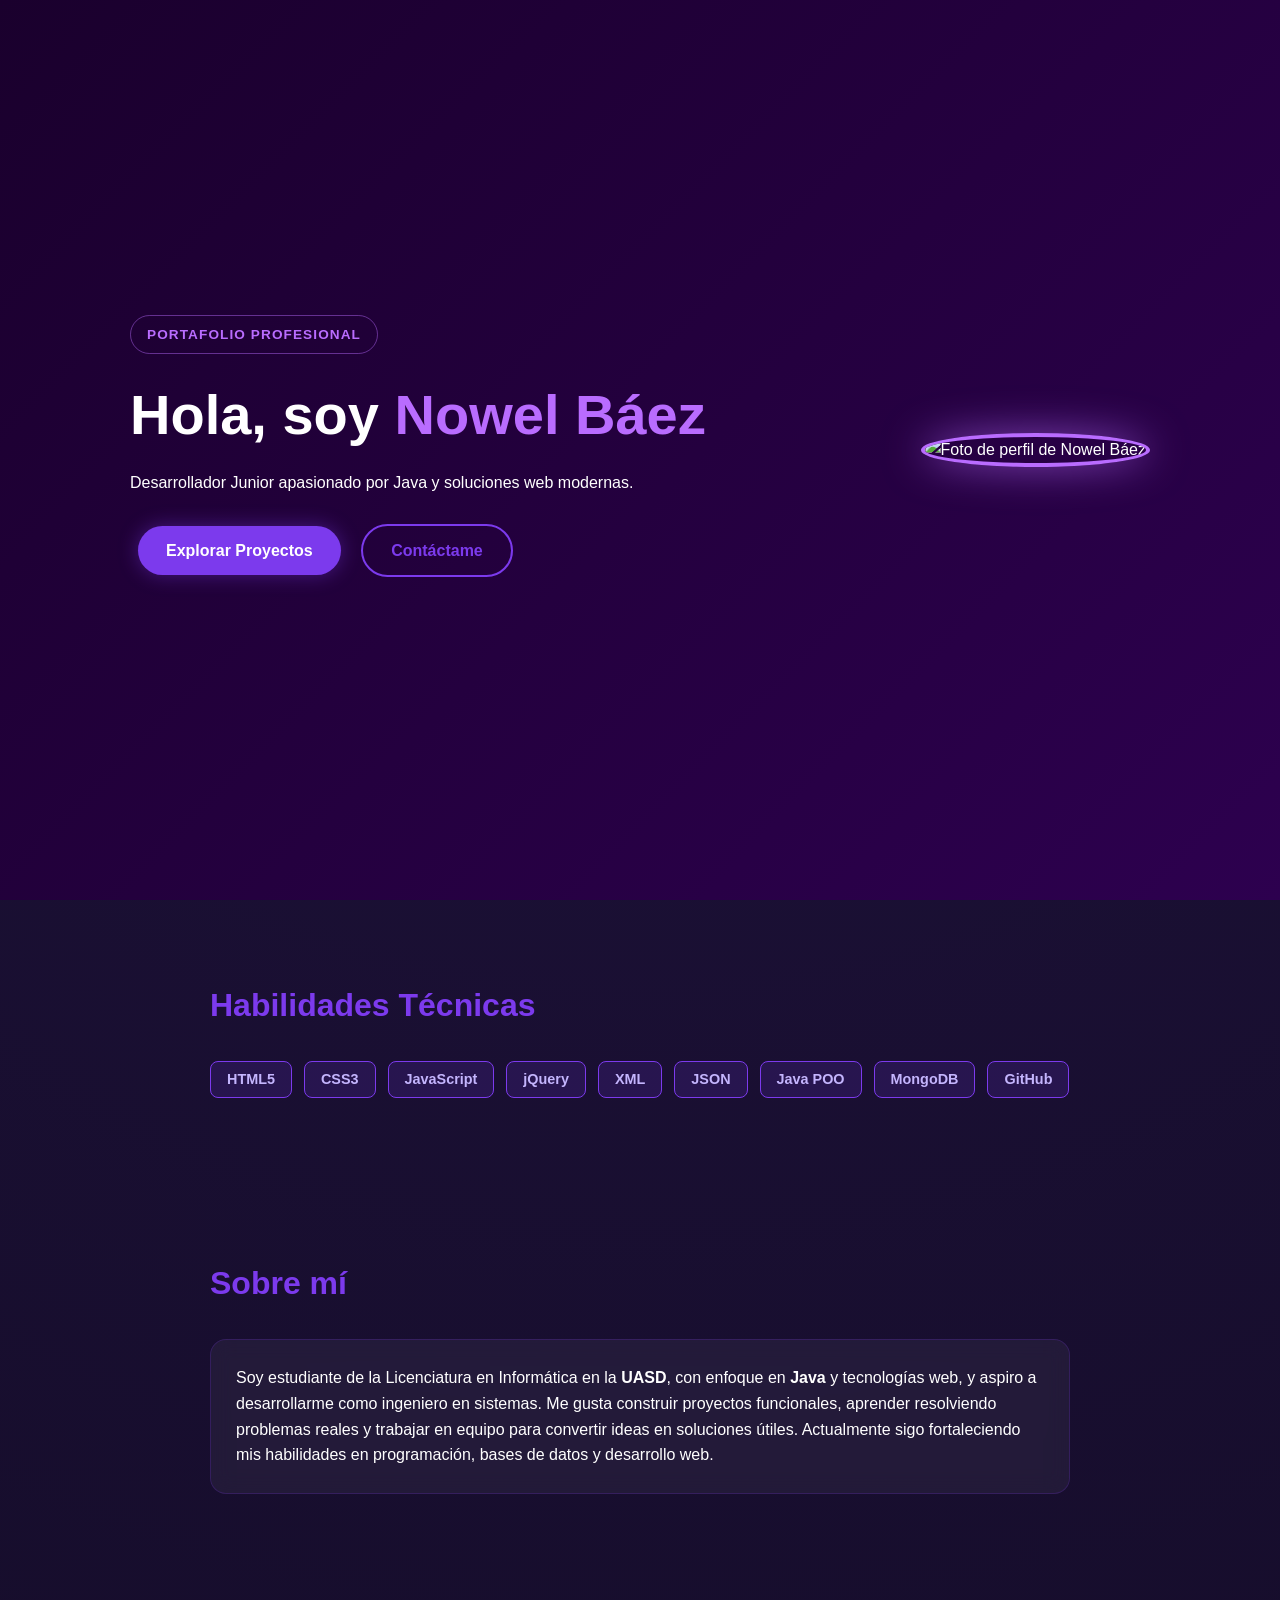
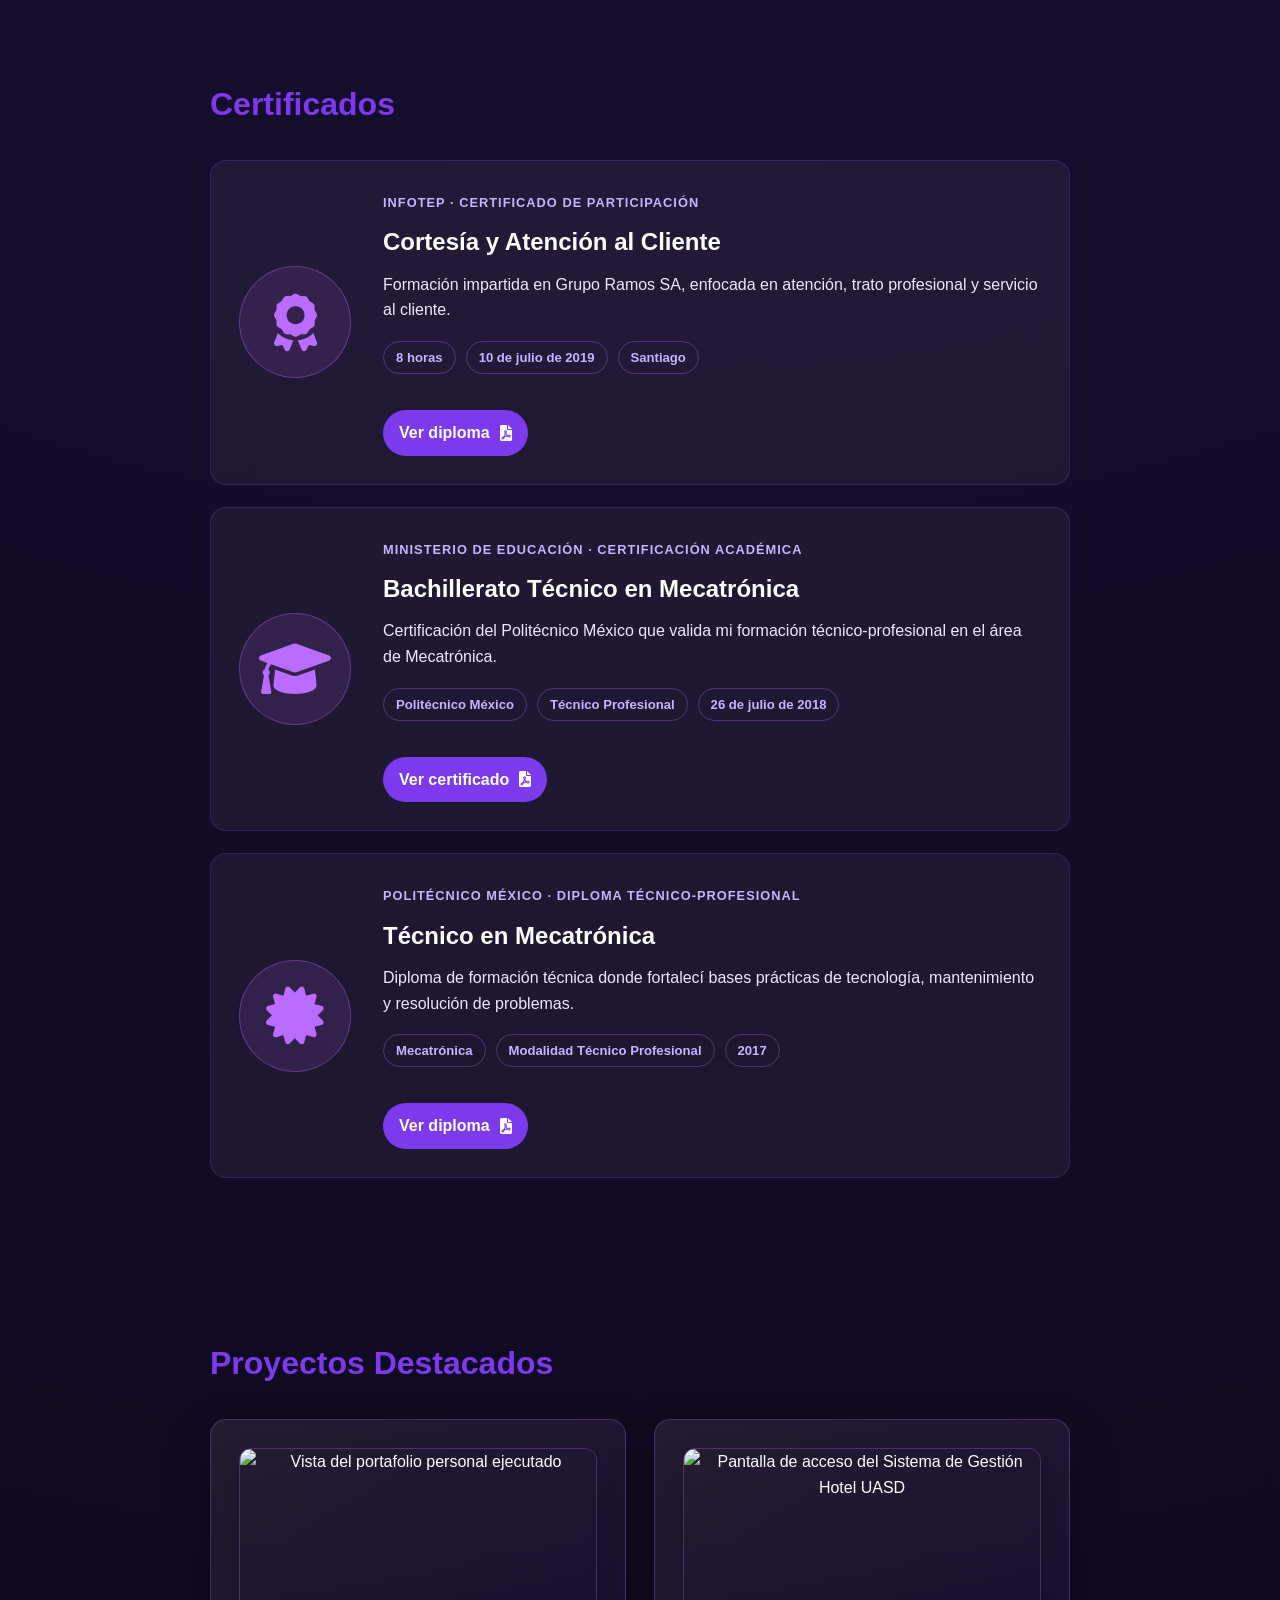
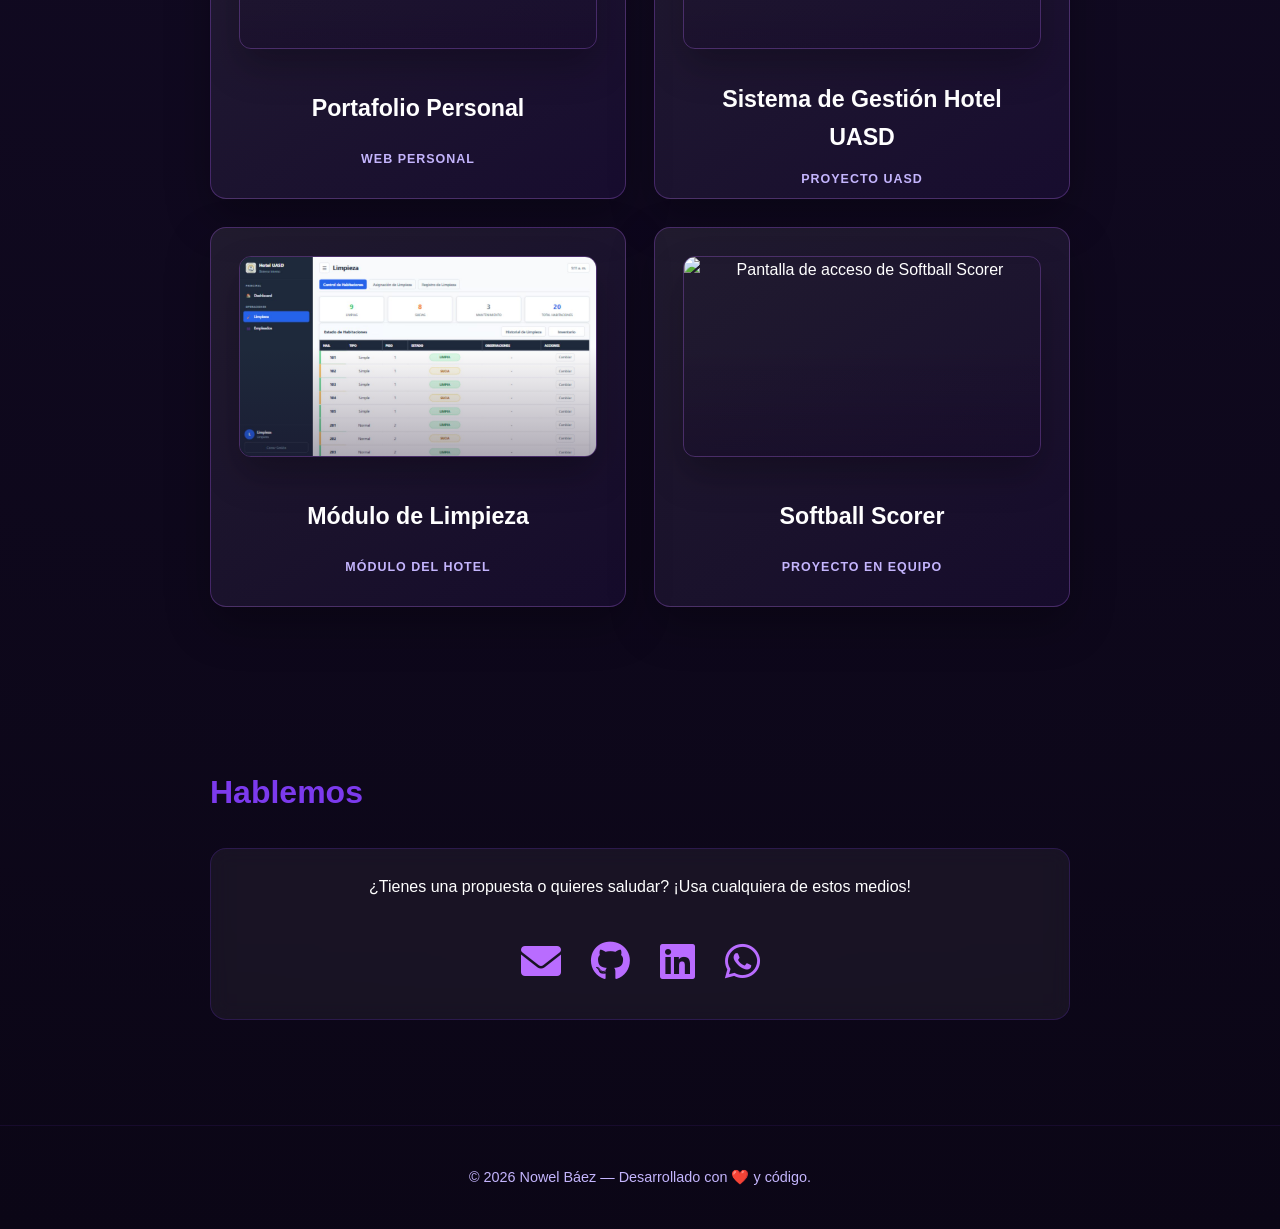
==== commit 41cc4c63: "Mostrar portafolio en el inicio" ====
--- a/index.html
+++ b/index.html
@@ -3,7 +3,7 @@
 <head>
     <meta charset="UTF-8">
     <meta name="viewport" content="width=device-width, initial-scale=1.0">
-    <title>Nowel Báez | Desarrollador Java & Web</title>
+    <title>Portafolio | Nowel Báez</title>
     <link rel="stylesheet" href="style.css?v=project-images-1">
     <link rel="stylesheet" href="https://cdnjs.cloudflare.com/ajax/libs/font-awesome/6.0.0/css/all.min.css">
 </head>
@@ -14,6 +14,7 @@
         <div class="hero">
             <div class="hero-content">
                 <div class="hero-text">
+                    <span class="portfolio-label">Portafolio profesional</span>
                     <h1>Hola, soy <span>Nowel Báez</span></h1>
                     <p>Desarrollador Junior apasionado por Java y soluciones web modernas.</p>
                     <div class="buttons">
@@ -163,7 +164,7 @@
                             <span>XML</span>
                             <span>Proyecto grupal</span>
                         </div>
-                        <a href="https://github.com/nowelbaez2017-ux/nowelbaez2017-ux.github.io/tree/hotel-uasd-sistema-gestion" target="_blank" class="project-link">
+                        <a href="https://github.com/nowelbaez2017-ux/sistema-hotelero-uasd" target="_blank" class="project-link">
                             Ver proyecto <i class="fab fa-github"></i>
                         </a>
                     </div>
--- a/style.css
+++ b/style.css
@@ -32,6 +32,19 @@
     align-items: center;
     justify-content: space-between;
     gap: 40px;
+}
+
+.portfolio-label {
+    border: 1px solid rgba(185, 108, 255, 0.45);
+    border-radius: 999px;
+    color: #d8c4ff;
+    display: inline-block;
+    font-size: 0.85rem;
+    font-weight: 800;
+    letter-spacing: 0.08em;
+    margin-bottom: 16px;
+    padding: 8px 16px;
+    text-transform: uppercase;
 }
 
 .hero-text h1 {
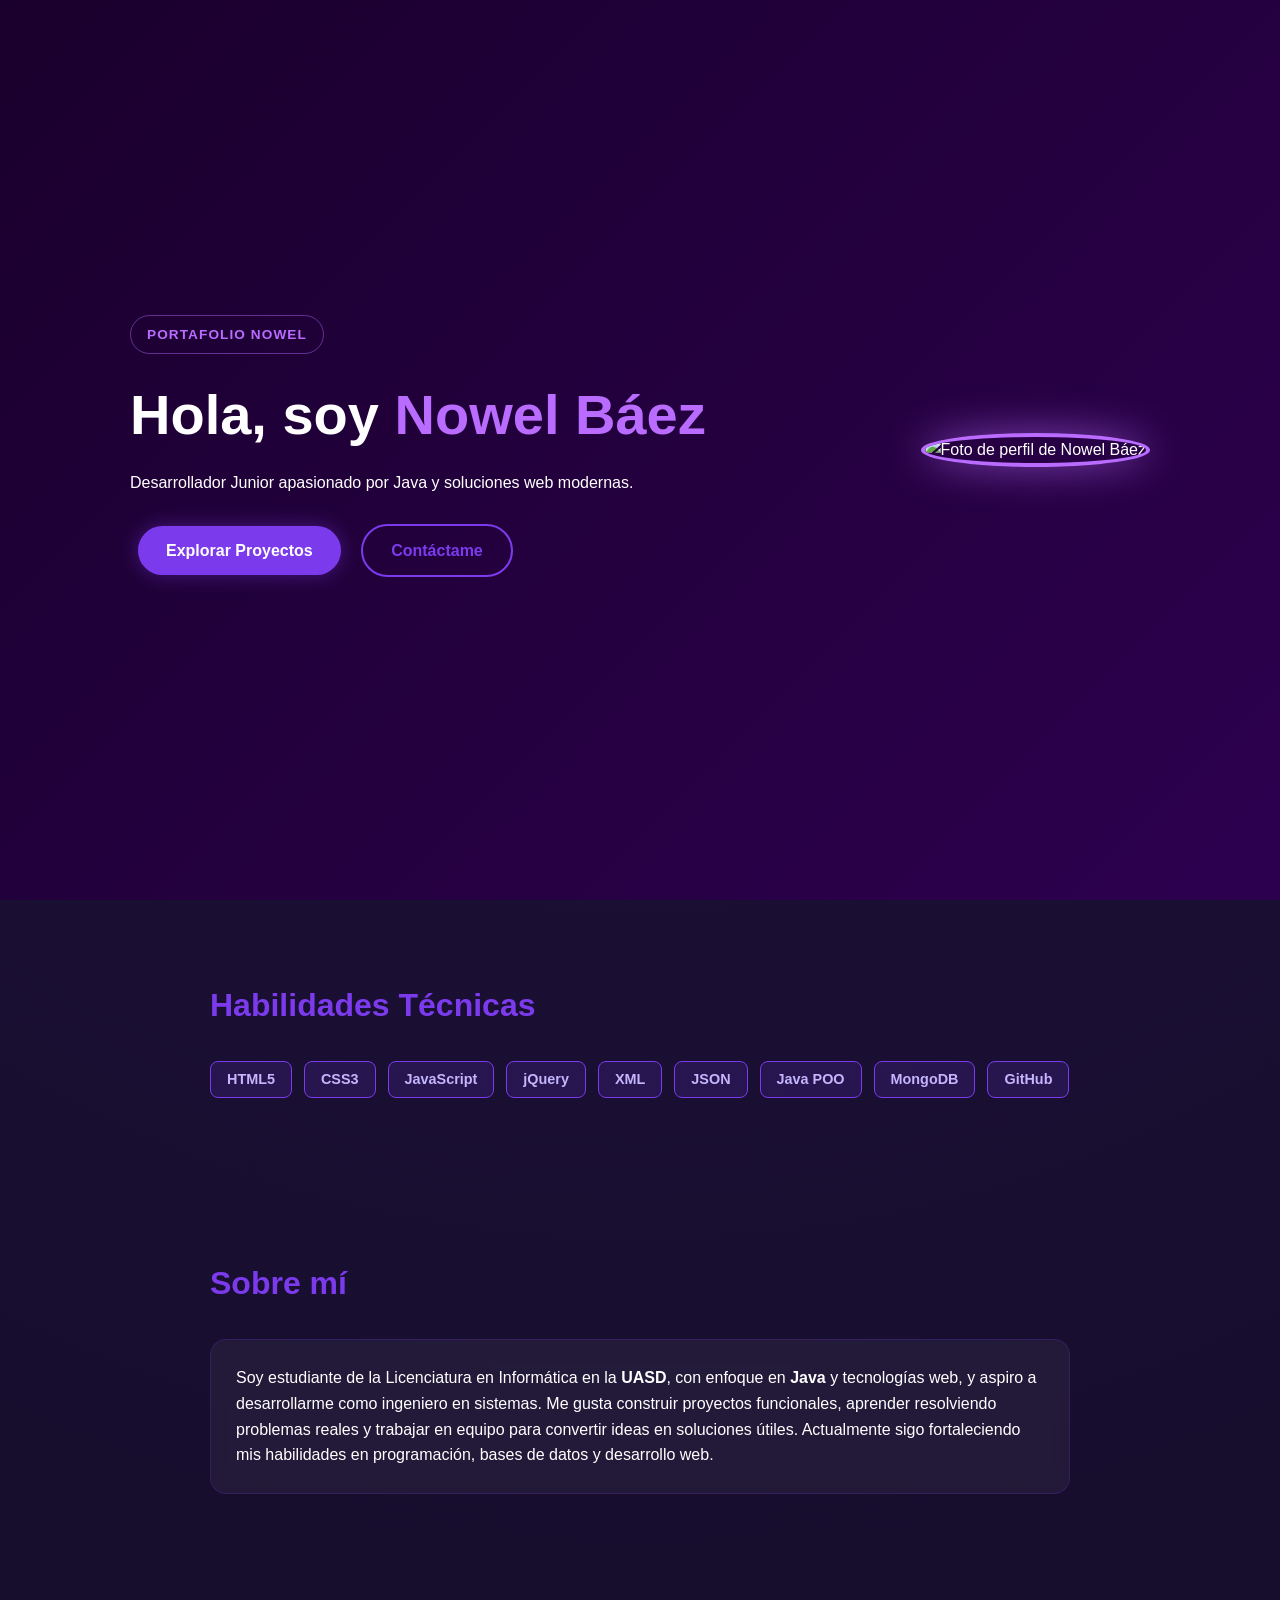
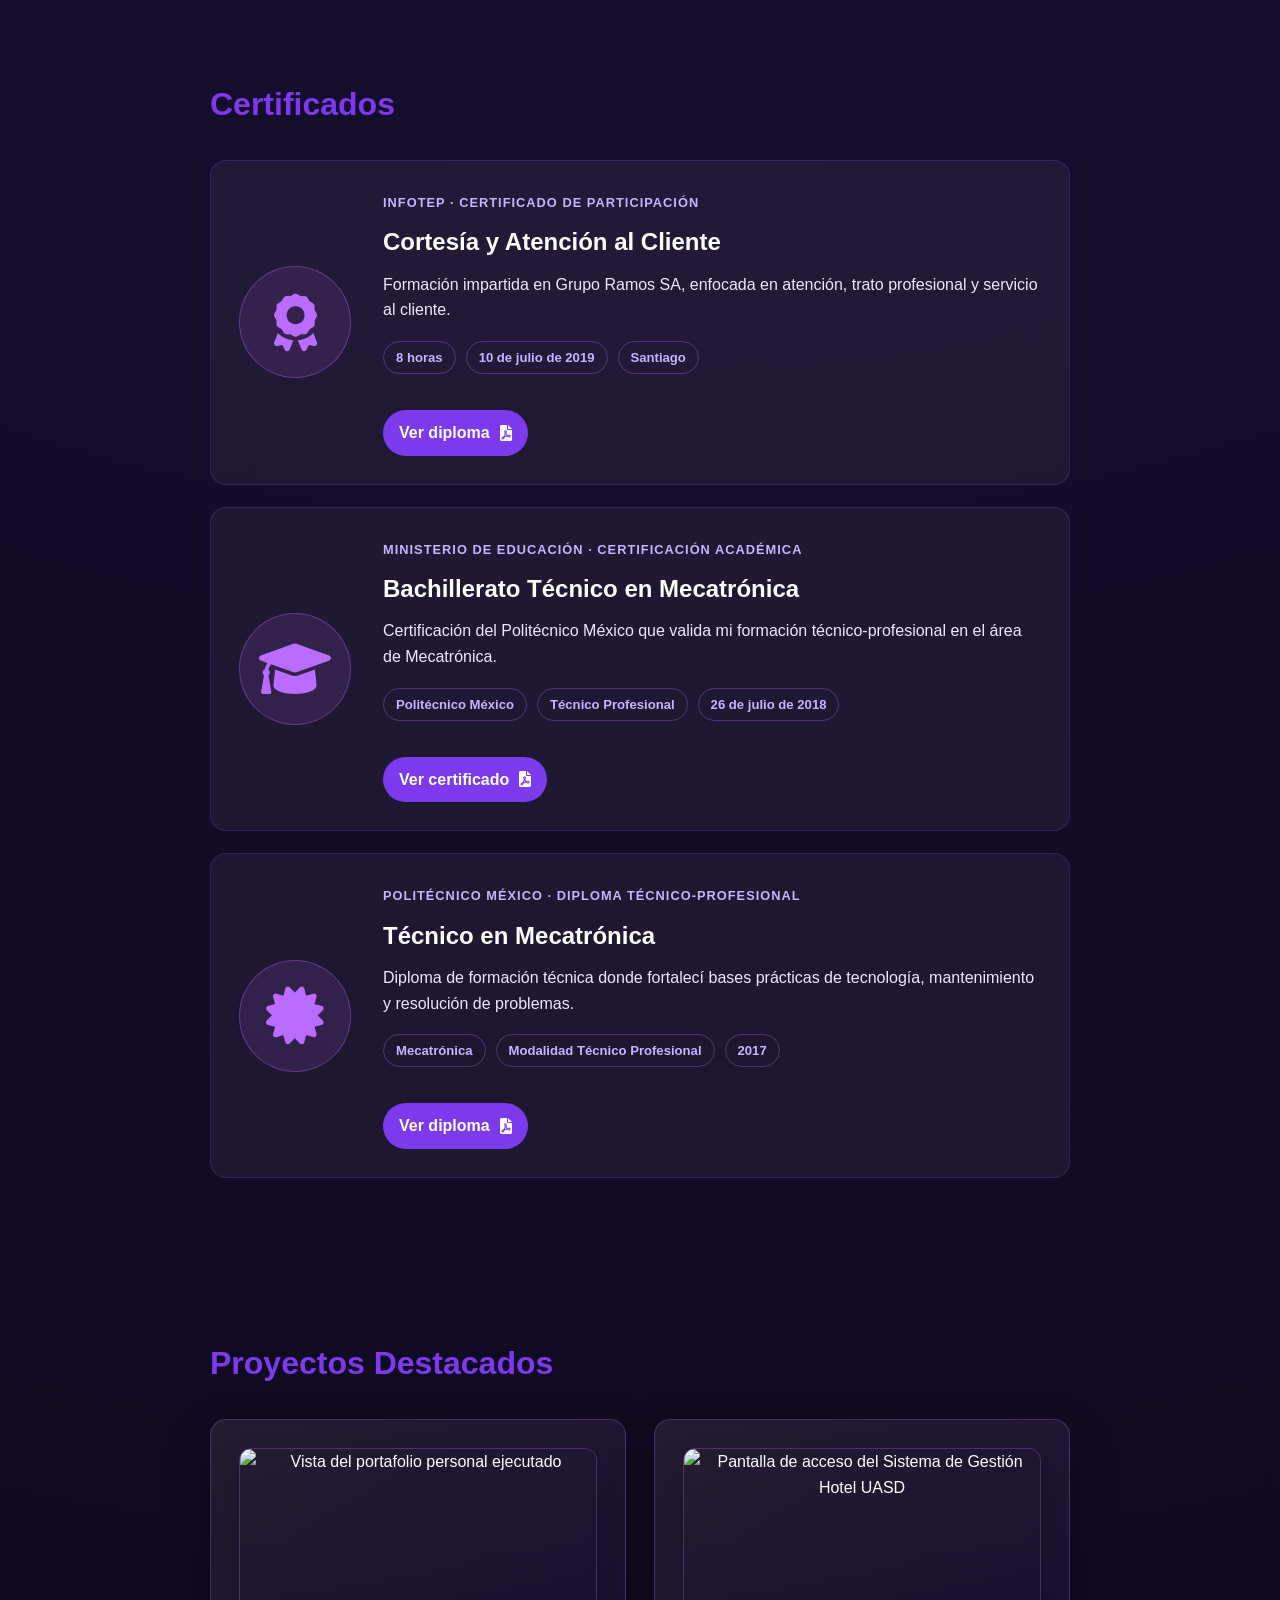
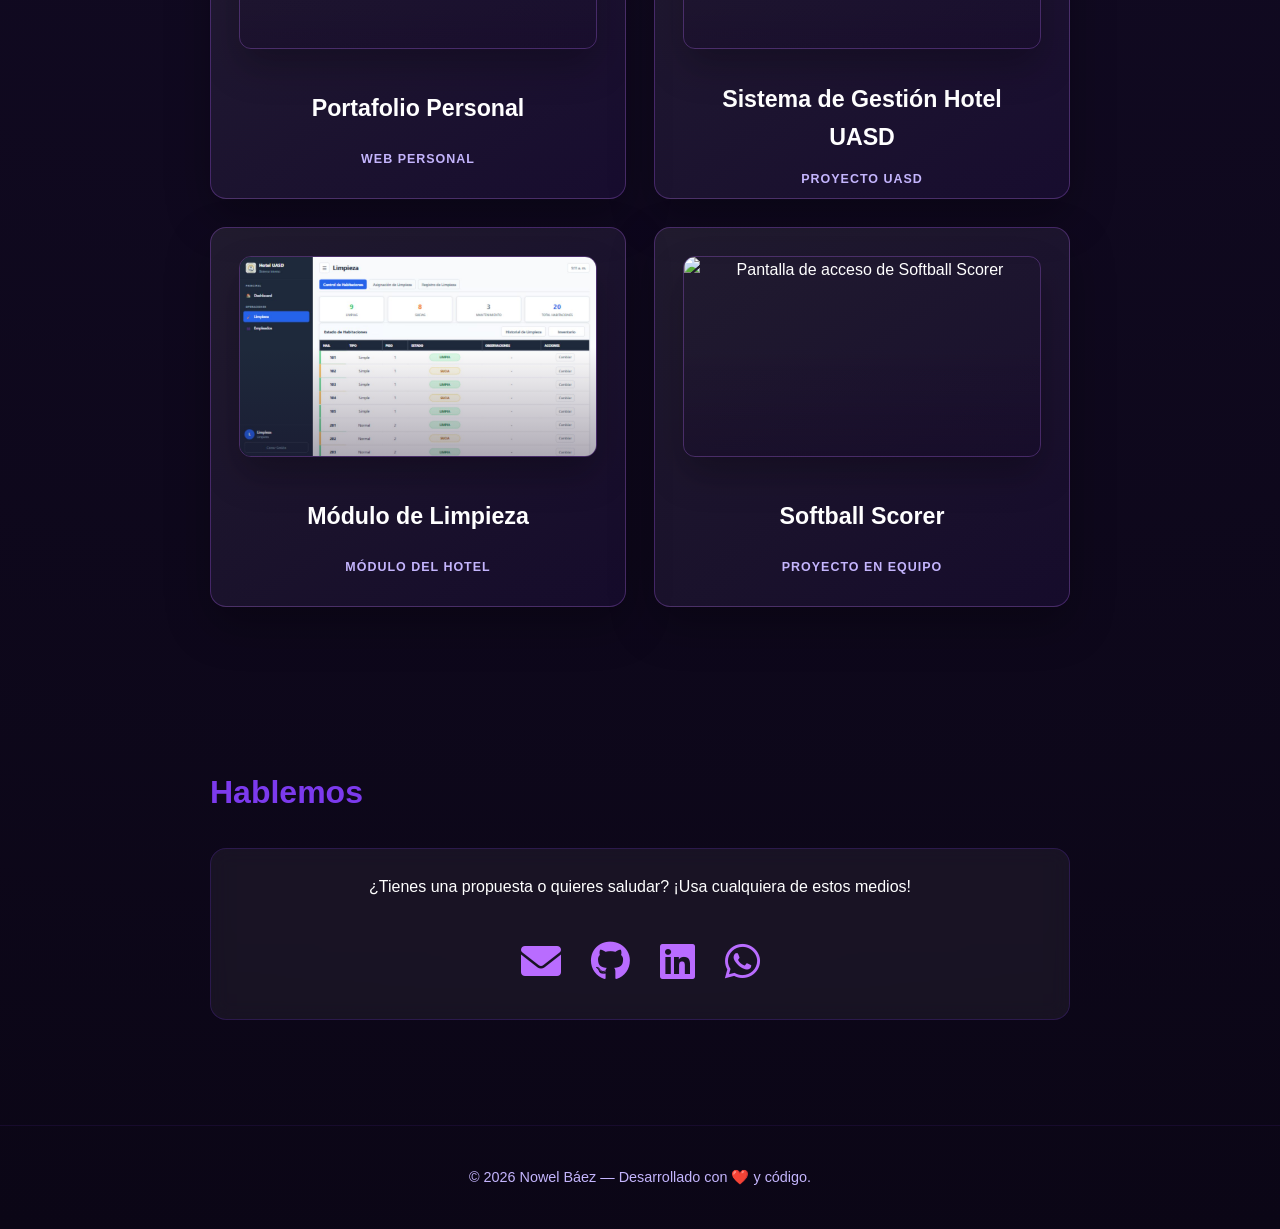
==== commit 0ad3cd54: "Actualizar nombre del portafolio" ====
--- a/index.html
+++ b/index.html
@@ -3,7 +3,7 @@
 <head>
     <meta charset="UTF-8">
     <meta name="viewport" content="width=device-width, initial-scale=1.0">
-    <title>Portafolio | Nowel Báez</title>
+    <title>Portafolio Nowel</title>
     <link rel="stylesheet" href="style.css?v=project-images-1">
     <link rel="stylesheet" href="https://cdnjs.cloudflare.com/ajax/libs/font-awesome/6.0.0/css/all.min.css">
 </head>
@@ -14,7 +14,7 @@
         <div class="hero">
             <div class="hero-content">
                 <div class="hero-text">
-                    <span class="portfolio-label">Portafolio profesional</span>
+                    <span class="portfolio-label">Portafolio Nowel</span>
                     <h1>Hola, soy <span>Nowel Báez</span></h1>
                     <p>Desarrollador Junior apasionado por Java y soluciones web modernas.</p>
                     <div class="buttons">
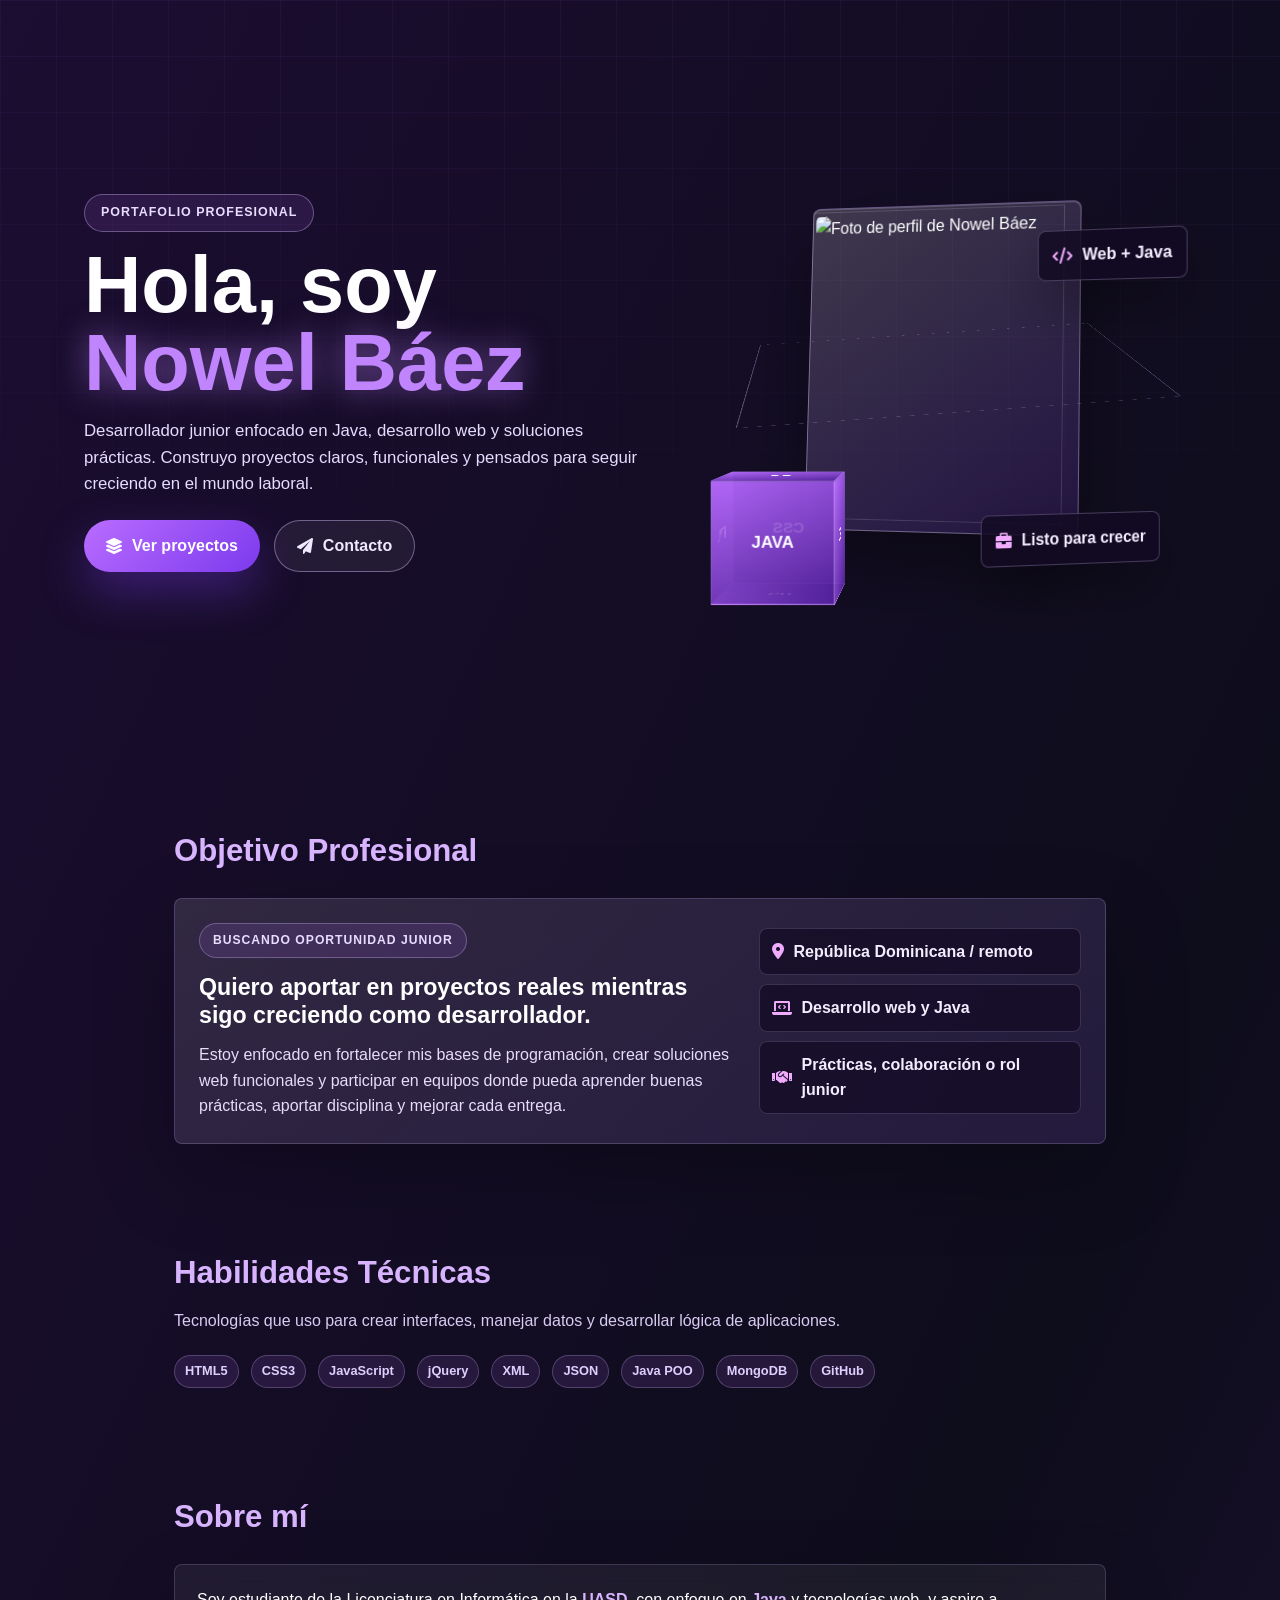
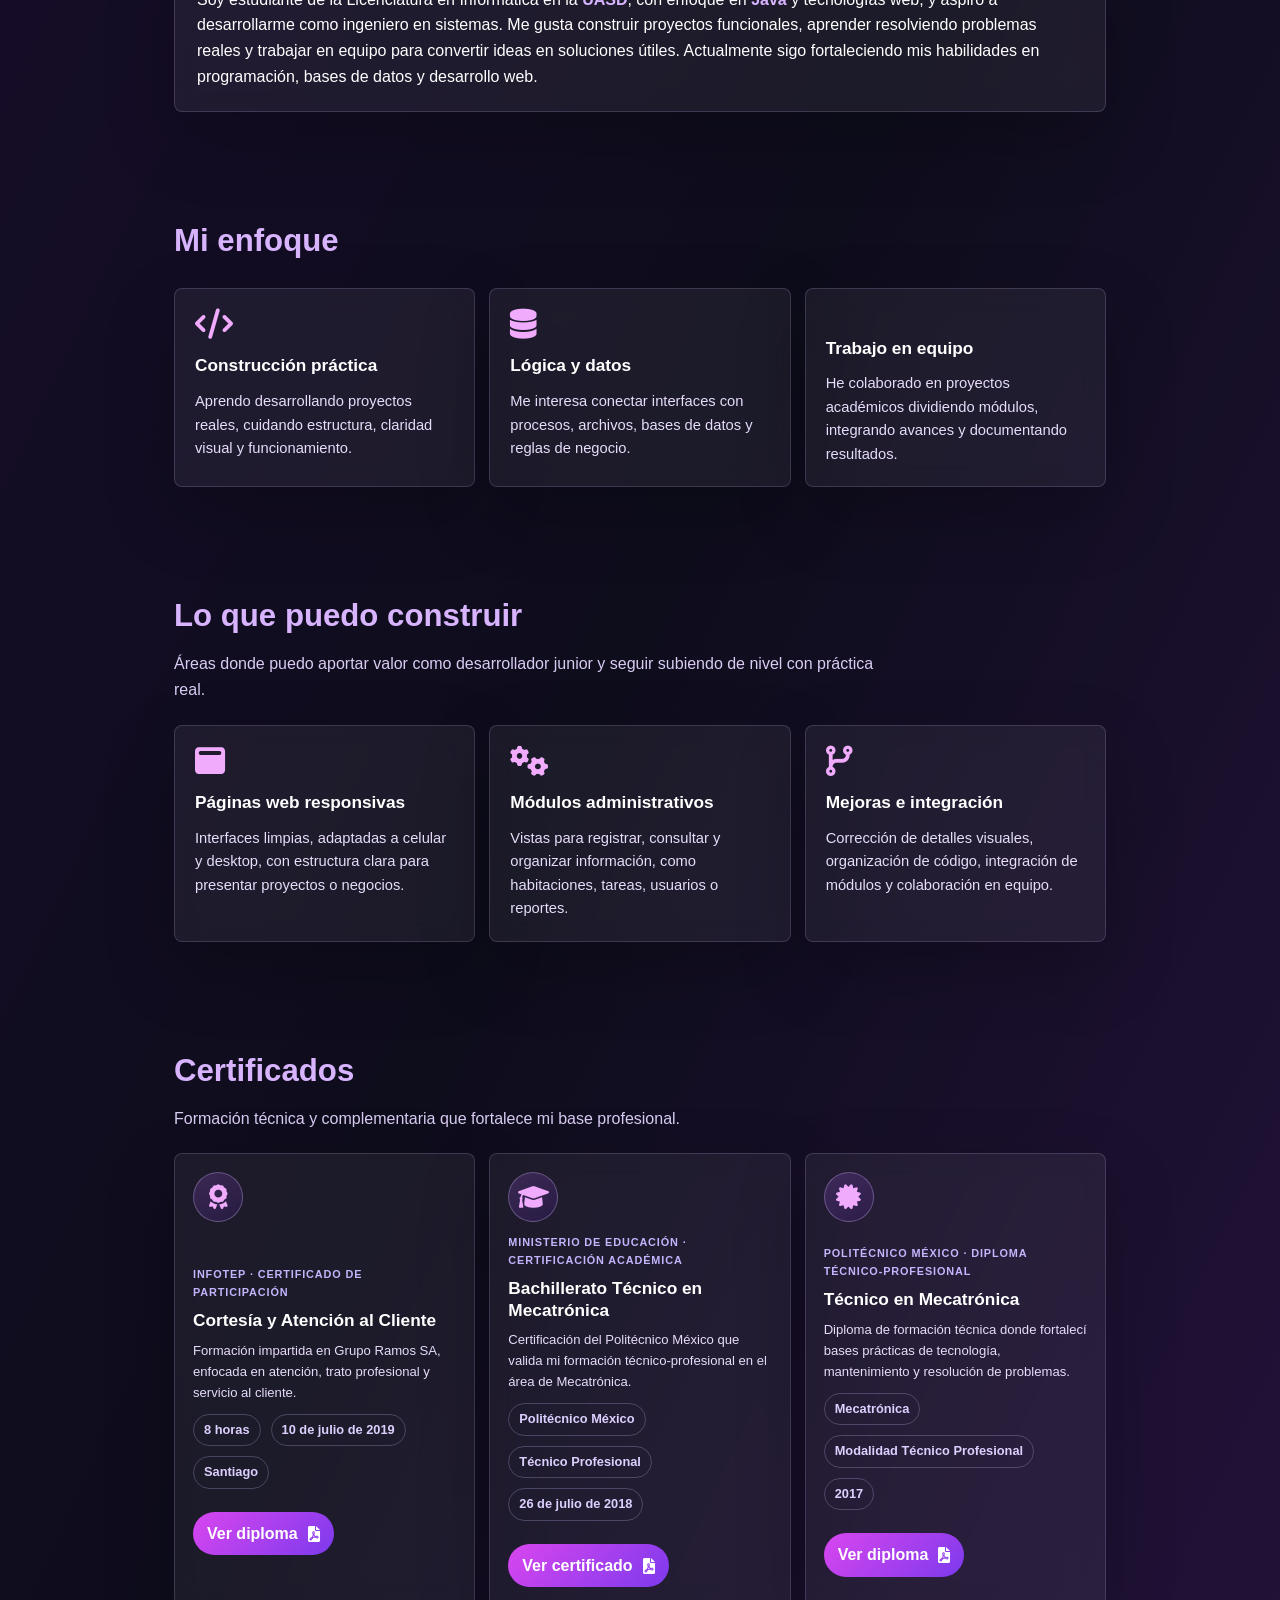
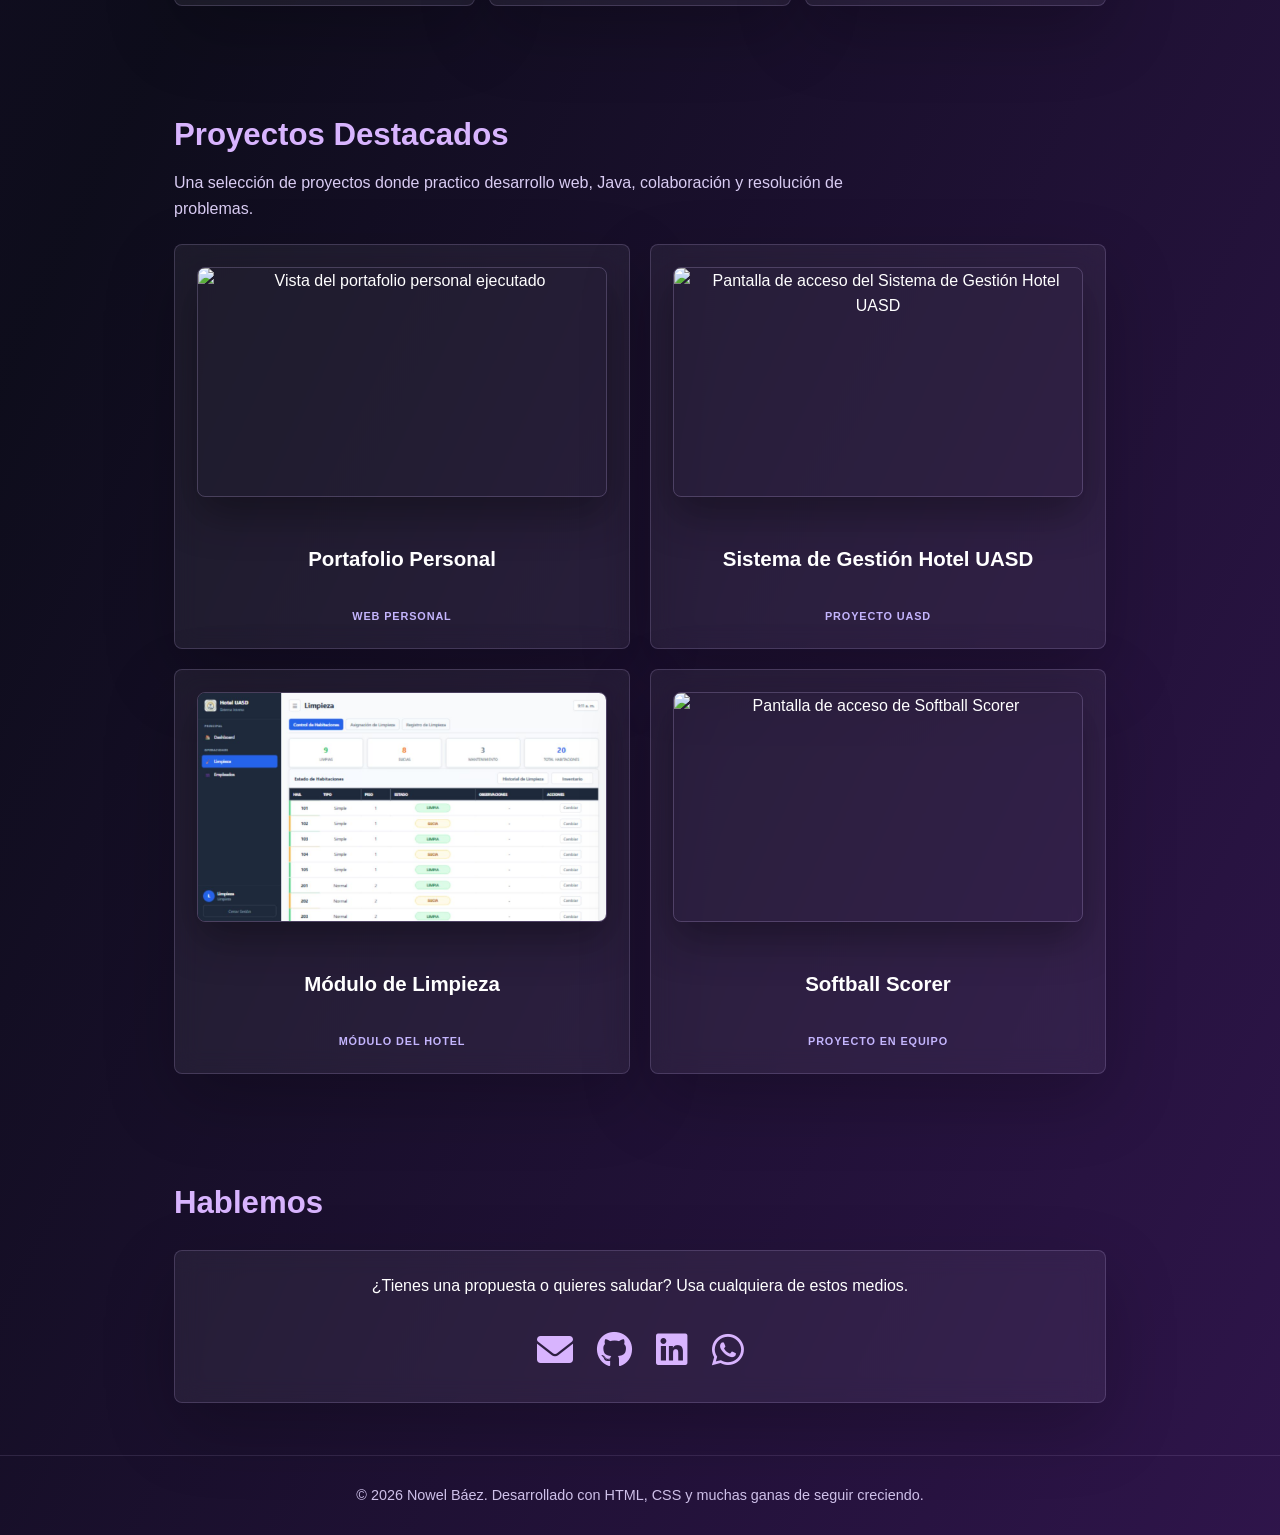
==== commit 4d29fe04: "Mejorar portafolio visual y estructura" ====
--- a/index.html
+++ b/index.html
@@ -3,8 +3,13 @@
 <head>
     <meta charset="UTF-8">
     <meta name="viewport" content="width=device-width, initial-scale=1.0">
-    <title>Portafolio Nowel</title>
-    <link rel="stylesheet" href="style.css?v=project-images-1">
+    <title>Nowel Báez | Portafolio</title>
+    <meta name="description" content="Portafolio de Nowel Báez, desarrollador junior enfocado en Java, desarrollo web y soluciones funcionales.">
+    <meta property="og:title" content="Nowel Báez | Desarrollador Junior">
+    <meta property="og:description" content="Portafolio profesional de Nowel Báez: Java, desarrollo web, proyectos académicos y soluciones funcionales.">
+    <meta property="og:image" content="img/nowel.jpg">
+    <meta property="og:type" content="website">
+    <link rel="stylesheet" href="style.css?v=cube-restored-1">
     <link rel="stylesheet" href="https://cdnjs.cloudflare.com/ajax/libs/font-awesome/6.0.0/css/all.min.css">
 </head>
 
@@ -14,23 +19,59 @@
         <div class="hero">
             <div class="hero-content">
                 <div class="hero-text">
-                    <span class="portfolio-label">Portafolio Nowel</span>
+                    <span class="portfolio-label">Portafolio profesional</span>
                     <h1>Hola, soy <span>Nowel Báez</span></h1>
-                    <p>Desarrollador Junior apasionado por Java y soluciones web modernas.</p>
+                    <p>Desarrollador junior enfocado en Java, desarrollo web y soluciones prácticas. Construyo proyectos claros, funcionales y pensados para seguir creciendo en el mundo laboral.</p>
                     <div class="buttons">
-                        <a href="#proyectos" class="btn-primary">Explorar Proyectos</a>
-                        <a href="#contacto" class="btn-secondary">Contáctame</a>
-                    </div>
-                </div>
-                <div class="hero-image">
-                    <img src="img/nowel.jpg" alt="Foto de perfil de Nowel Báez">
+                        <a href="#proyectos" class="btn-primary"><i class="fas fa-layer-group"></i> Ver proyectos</a>
+                        <a href="#contacto" class="btn-secondary"><i class="fas fa-paper-plane"></i> Contacto</a>
+                    </div>
+                </div>
+                <div class="hero-visual" aria-label="Presentación visual de Nowel">
+                    <div class="profile-card tilt-card">
+                        <div class="profile-orbit"></div>
+                        <img src="img/nowel.jpg" alt="Foto de perfil de Nowel Báez">
+                    </div>
+                    <div class="tech-cube" aria-hidden="true">
+                        <div class="cube-face front">Java</div>
+                        <div class="cube-face back">CSS</div>
+                        <div class="cube-face right">JS</div>
+                        <div class="cube-face left">HTML</div>
+                        <div class="cube-face top">DB</div>
+                        <div class="cube-face bottom">Git</div>
+                    </div>
+                    <div class="floating-card floating-card-one">
+                        <i class="fas fa-code"></i>
+                        <span>Web + Java</span>
+                    </div>
+                    <div class="floating-card floating-card-two">
+                        <i class="fas fa-briefcase"></i>
+                        <span>Listo para crecer</span>
+                    </div>
                 </div>
             </div>
         </div>
     </header>
 
-    <section id="habilidades">
+    <section id="objetivo" class="reveal-section">
+        <h2>Objetivo Profesional</h2>
+        <div class="career-card">
+            <div>
+                <span class="section-badge">Buscando oportunidad junior</span>
+                <h3>Quiero aportar en proyectos reales mientras sigo creciendo como desarrollador.</h3>
+                <p>Estoy enfocado en fortalecer mis bases de programación, crear soluciones web funcionales y participar en equipos donde pueda aprender buenas prácticas, aportar disciplina y mejorar cada entrega.</p>
+            </div>
+            <div class="career-points">
+                <span><i class="fas fa-location-dot"></i> República Dominicana / remoto</span>
+                <span><i class="fas fa-laptop-code"></i> Desarrollo web y Java</span>
+                <span><i class="fas fa-handshake"></i> Prácticas, colaboración o rol junior</span>
+            </div>
+        </div>
+    </section>
+
+    <section id="habilidades" class="reveal-section">
         <h2>Habilidades Técnicas</h2>
+        <p class="section-intro">Tecnologías que uso para crear interfaces, manejar datos y desarrollar lógica de aplicaciones.</p>
         <div class="skills-container">
             <span class="skill-tag">HTML5</span>
             <span class="skill-tag">CSS3</span>
@@ -44,7 +85,7 @@
         </div>
     </section>
 
-    <section id="sobre-mi">
+    <section id="sobre-mi" class="reveal-section">
         <h2>Sobre mí</h2>
         <div class="card">
             <p>
@@ -55,8 +96,52 @@
         </div>
     </section>
 
-    <section id="certificados">
+    <section id="enfoque" class="reveal-section">
+        <h2>Mi enfoque</h2>
+        <div class="focus-grid">
+            <article class="focus-item">
+                <i class="fas fa-code"></i>
+                <h3>Construcción práctica</h3>
+                <p>Aprendo desarrollando proyectos reales, cuidando estructura, claridad visual y funcionamiento.</p>
+            </article>
+            <article class="focus-item">
+                <i class="fas fa-database"></i>
+                <h3>Lógica y datos</h3>
+                <p>Me interesa conectar interfaces con procesos, archivos, bases de datos y reglas de negocio.</p>
+            </article>
+            <article class="focus-item">
+                <i class="fas fa-people-group"></i>
+                <h3>Trabajo en equipo</h3>
+                <p>He colaborado en proyectos académicos dividiendo módulos, integrando avances y documentando resultados.</p>
+            </article>
+        </div>
+    </section>
+
+    <section id="servicios" class="reveal-section">
+        <h2>Lo que puedo construir</h2>
+        <p class="section-intro">Áreas donde puedo aportar valor como desarrollador junior y seguir subiendo de nivel con práctica real.</p>
+        <div class="service-grid">
+            <article class="service-card">
+                <i class="fas fa-window-maximize"></i>
+                <h3>Páginas web responsivas</h3>
+                <p>Interfaces limpias, adaptadas a celular y desktop, con estructura clara para presentar proyectos o negocios.</p>
+            </article>
+            <article class="service-card">
+                <i class="fas fa-gears"></i>
+                <h3>Módulos administrativos</h3>
+                <p>Vistas para registrar, consultar y organizar información, como habitaciones, tareas, usuarios o reportes.</p>
+            </article>
+            <article class="service-card">
+                <i class="fas fa-code-branch"></i>
+                <h3>Mejoras e integración</h3>
+                <p>Corrección de detalles visuales, organización de código, integración de módulos y colaboración en equipo.</p>
+            </article>
+        </div>
+    </section>
+
+    <section id="certificados" class="reveal-section">
         <h2>Certificados</h2>
+        <p class="section-intro">Formación técnica y complementaria que fortalece mi base profesional.</p>
         <div class="certificate-list">
             <div class="certificate-card">
                 <div class="certificate-icon">
@@ -71,7 +156,7 @@
                         <span>10 de julio de 2019</span>
                         <span>Santiago</span>
                     </div>
-                    <a href="certificados/cortesia-atencion-cliente-infotep.pdf" target="_blank" class="project-link">
+                    <a href="certificados/cortesia-atencion-cliente-infotep.pdf" target="_blank" rel="noopener noreferrer" class="project-link">
                         Ver diploma <i class="fas fa-file-pdf"></i>
                     </a>
                 </div>
@@ -90,7 +175,7 @@
                         <span>Técnico Profesional</span>
                         <span>26 de julio de 2018</span>
                     </div>
-                    <a href="certificados/bachillerato-tecnico-mecatronica.pdf" target="_blank" class="project-link">
+                    <a href="certificados/bachillerato-tecnico-mecatronica.pdf" target="_blank" rel="noopener noreferrer" class="project-link">
                         Ver certificado <i class="fas fa-file-pdf"></i>
                     </a>
                 </div>
@@ -109,7 +194,7 @@
                         <span>Modalidad Técnico Profesional</span>
                         <span>2017</span>
                     </div>
-                    <a href="certificados/diploma-tecnico-mecatronica.pdf" target="_blank" class="project-link">
+                    <a href="certificados/diploma-tecnico-mecatronica.pdf" target="_blank" rel="noopener noreferrer" class="project-link">
                         Ver diploma <i class="fas fa-file-pdf"></i>
                     </a>
                 </div>
@@ -117,8 +202,9 @@
         </div>
     </section>
 
-    <section id="proyectos">
+    <section id="proyectos" class="reveal-section">
         <h2>Proyectos Destacados</h2>
+        <p class="section-intro">Una selección de proyectos donde practico desarrollo web, Java, colaboración y resolución de problemas.</p>
         <div class="projects-grid">
             <article class="project-card">
                 <div class="project-card-inner">
@@ -130,14 +216,18 @@
                         <span class="project-kicker">Web personal</span>
                     </div>
                     <div class="project-face project-back">
-                        <h3>Descripción</h3>
+                        <h3>Portafolio Personal</h3>
                         <p>Lo hice para mostrar quién soy, qué estoy aprendiendo y tener un espacio donde reunir mis proyectos mientras sigo creciendo como desarrollador.</p>
+                        <div class="project-meta">
+                            <span><strong>Rol:</strong> Diseño y desarrollo completo</span>
+                            <span><strong>Aprendizaje:</strong> Identidad visual, responsive y presentación profesional</span>
+                        </div>
                         <div class="project-tags">
                             <span>HTML</span>
                             <span>CSS</span>
                             <span>GitHub Pages</span>
                         </div>
-                        <a href="https://github.com/nowelbaez2017-ux/nowelbaez2017-ux.github.io" target="_blank" class="project-link">
+                        <a href="https://github.com/nowelbaez2017-ux/nowelbaez2017-ux.github.io" target="_blank" rel="noopener noreferrer" class="project-link">
                             Ver proyecto <i class="fab fa-github"></i>
                         </a>
                     </div>
@@ -154,8 +244,12 @@
                         <span class="project-kicker">Proyecto UASD</span>
                     </div>
                     <div class="project-face project-back">
-                        <h3>Descripción</h3>
+                        <h3>Sistema de Gestión Hotel UASD</h3>
                         <p>Proyecto final desarrollado con la participación del curso completo, organizado en grupos de tres personas. Cada grupo trabajó un módulo específico y luego se integraron las partes para construir un sistema hotelero funcional.</p>
+                        <div class="project-meta">
+                            <span><strong>Problema:</strong> Centralizar procesos de gestión hotelera</span>
+                            <span><strong>Rol:</strong> Colaboración por módulo e integración con el equipo</span>
+                        </div>
                         <div class="project-tags">
                             <span>HTML</span>
                             <span>CSS</span>
@@ -164,7 +258,7 @@
                             <span>XML</span>
                             <span>Proyecto grupal</span>
                         </div>
-                        <a href="https://github.com/nowelbaez2017-ux/sistema-hotelero-uasd" target="_blank" class="project-link">
+                        <a href="https://github.com/nowelbaez2017-ux/sistema-hotelero-uasd" target="_blank" rel="noopener noreferrer" class="project-link">
                             Ver proyecto <i class="fab fa-github"></i>
                         </a>
                     </div>
@@ -181,8 +275,12 @@
                         <span class="project-kicker">Módulo del hotel</span>
                     </div>
                     <div class="project-face project-back">
-                        <h3>Descripción</h3>
+                        <h3>Módulo de Limpieza</h3>
                         <p>Este módulo de limpieza permite gestionar las habitaciones del hotel, asignar tareas al personal y actualizar el estado de cada habitación para llevar un mejor control dentro del sistema.</p>
+                        <div class="project-meta">
+                            <span><strong>Problema:</strong> Controlar estados y tareas de habitaciones</span>
+                            <span><strong>Aporte:</strong> Flujo de limpieza, organización y liderazgo del módulo</span>
+                        </div>
                         <div class="project-tags">
                             <span>HTML</span>
                             <span>JavaScript</span>
@@ -190,7 +288,7 @@
                             <span>Colaboración</span>
                             <span>Liderazgo</span>
                         </div>
-                        <a href="https://github.com/nabxo/sistema-hotelero-limpieza" target="_blank" class="project-link">
+                        <a href="https://github.com/nabxo/sistema-hotelero-limpieza" target="_blank" rel="noopener noreferrer" class="project-link">
                             Ver proyecto <i class="fab fa-github"></i>
                         </a>
                     </div>
@@ -207,14 +305,18 @@
                         <span class="project-kicker">Proyecto en equipo</span>
                     </div>
                     <div class="project-face project-back">
-                        <h3>Descripción</h3>
+                        <h3>Softball Scorer</h3>
                         <p>Proyecto desarrollado en colaboración con Wilfredi para optimizar el registro de anotaciones en partidos de softball, reemplazando el uso de hojas físicas por una solución digital más práctica.</p>
+                        <div class="project-meta">
+                            <span><strong>Problema:</strong> Digitalizar anotaciones deportivas</span>
+                            <span><strong>Aprendizaje:</strong> Java POO, trabajo en equipo y lógica de registro</span>
+                        </div>
                         <div class="project-tags">
                             <span>Java</span>
                             <span>POO</span>
                             <span>Trabajo en equipo</span>
                         </div>
-                        <a href="https://github.com/wilfredysilverio/Softball-Scorer" target="_blank" class="project-link">
+                        <a href="https://github.com/wilfredysilverio/Softball-Scorer" target="_blank" rel="noopener noreferrer" class="project-link">
                             Ver proyecto <i class="fab fa-github"></i>
                         </a>
                     </div>
@@ -223,21 +325,21 @@
         </div>
     </section>
 
-    <section id="contacto">
+    <section id="contacto" class="reveal-section">
         <h2>Hablemos</h2>
-        <div class="card" style="text-align: center;">
-            <p style="margin-bottom: 20px;">¿Tienes una propuesta o quieres saludar? ¡Usa cualquiera de estos medios!</p>
+        <div class="card contact-card">
+            <p>¿Tienes una propuesta o quieres saludar? Usa cualquiera de estos medios.</p>
             <div class="contact-icons">
-               <a href="mailto:NowelBaez2017@gmail.com" class="social-icon" title="Enviar Email">
+               <a href="mailto:NowelBaez2017@gmail.com" class="social-icon" title="Enviar Email" aria-label="Enviar email a Nowel">
                 <i class="fas fa-envelope"></i>
               </a>
-                <a href="https://github.com/nowelbaez2017-ux" target="_blank" class="social-icon" title="Visitar GitHub">
+                <a href="https://github.com/nowelbaez2017-ux" target="_blank" rel="noopener noreferrer" class="social-icon" title="Visitar GitHub" aria-label="Visitar GitHub de Nowel">
                     <i class="fab fa-github"></i>
                 </a>
-                <a href="https://www.linkedin.com/in/nowel-baez-0715b7283/" target="_blank" class="social-icon" title="LinkedIn">
+                <a href="https://www.linkedin.com/in/nowel-baez-0715b7283/" target="_blank" rel="noopener noreferrer" class="social-icon" title="LinkedIn" aria-label="Visitar LinkedIn de Nowel">
                     <i class="fab fa-linkedin"></i>
                 </a>
-              <a  href="https://wa.me/18296310717" target="_blank" class="social-icon" title="WhatsApp">
+              <a href="https://wa.me/18296310717" target="_blank" rel="noopener noreferrer" class="social-icon" title="WhatsApp" aria-label="Contactar a Nowel por WhatsApp">
                  <i class="fab fa-whatsapp"></i>
               </a>
             </div>
@@ -245,8 +347,10 @@
     </section>
 
     <footer>
-        <p>© 2026 Nowel Báez — Desarrollado con ❤️ y código.</p>
+        <p>© 2026 Nowel Báez. Desarrollado con HTML, CSS y muchas ganas de seguir creciendo.</p>
     </footer>
+
+    <script src="script.js?v=cube-restored-1" defer></script>
 
 </body>
 </html>
--- a/style.css
+++ b/style.css
@@ -1,223 +1,539 @@
-/* 1. ESTILOS GENERALES */
+/* 1. BASE */
 * {
+    box-sizing: border-box;
     margin: 0;
     padding: 0;
-    box-sizing: border-box;
+}
+
+html {
+    scroll-behavior: smooth;
 }
 
 body {
+    background:
+        linear-gradient(115deg, rgba(23, 8, 45, 0.98), rgba(9, 8, 23, 0.98) 48%, rgba(38, 11, 67, 0.96)),
+        repeating-linear-gradient(90deg, rgba(255,255,255,0.04) 0 1px, transparent 1px 90px);
+    color: #ffffff;
     font-family: 'Segoe UI', Arial, sans-serif;
-    background: radial-gradient(circle at top, #1e123b, #0b0616);
+    line-height: 1.6;
+    min-height: 100vh;
+    overflow-x: hidden;
+}
+
+a {
+    color: inherit;
+}
+
+body::before {
+    background:
+        linear-gradient(rgba(185, 108, 255, 0.08) 1px, transparent 1px),
+        linear-gradient(90deg, rgba(185, 108, 255, 0.08) 1px, transparent 1px);
+    background-size: 56px 56px;
+    content: "";
+    inset: 0;
+    mask-image: linear-gradient(to bottom, rgba(0,0,0,0.8), transparent 70%);
+    pointer-events: none;
+    position: fixed;
+    z-index: -1;
+}
+
+/* 2. HERO */
+header {
+    align-items: center;
+    display: flex;
+    min-height: 86vh;
+    overflow: hidden;
+    position: relative;
+}
+
+.hero {
+    margin: 0 auto;
+    max-width: 1160px;
+    padding: 38px 24px 46px;
+    width: 100%;
+}
+
+.hero-content {
+    align-items: center;
+    display: grid;
+    gap: 38px;
+    grid-template-columns: minmax(0, 1.05fr) minmax(320px, 0.95fr);
+}
+
+.portfolio-label {
+    background: rgba(185, 108, 255, 0.12);
+    border: 1px solid rgba(216, 196, 255, 0.36);
+    border-radius: 999px;
+    color: #e9ddff;
+    display: inline-block;
+    font-size: 0.78rem;
+    font-weight: 800;
+    letter-spacing: 0.08em;
+    margin-bottom: 14px;
+    padding: 8px 16px;
+    text-transform: uppercase;
+}
+
+.hero-text h1 {
+    font-size: clamp(2.55rem, 6.2vw, 5.15rem);
+    letter-spacing: 0;
+    line-height: 0.98;
+    margin-bottom: 16px;
+    max-width: 720px;
+}
+
+.hero-text h1 span {
+    color: #c084fc;
+    text-shadow: 0 0 32px rgba(192, 132, 252, 0.55);
+}
+
+.hero-text p {
+    color: #e6dcff;
+    font-size: 1.05rem;
+    max-width: 680px;
+}
+
+.buttons {
+    display: flex;
+    flex-wrap: wrap;
+}
+
+.buttons {
+    gap: 14px;
+    margin-top: 22px;
+}
+
+.buttons a {
+    align-items: center;
+    border-radius: 999px;
+    display: inline-flex;
+    font-weight: 800;
+    gap: 10px;
+    padding: 12px 22px;
+    text-decoration: none;
+    transition: transform 0.25s ease, box-shadow 0.25s ease, background 0.25s ease;
+}
+
+.btn-primary {
+    background: linear-gradient(135deg, #b96cff, #7c3aed);
+    box-shadow: 0 20px 45px rgba(124, 58, 237, 0.36);
     color: #ffffff;
-    line-height: 1.6;
-}
-
-/* 2. HERO / HEADER */
-header {
-    background: linear-gradient(135deg, #1a002d, #2d004f);
-    min-height: 100vh;
+}
+
+.btn-secondary {
+    background: rgba(255,255,255,0.06);
+    border: 1px solid rgba(216, 196, 255, 0.42);
+    color: #efe8ff;
+}
+
+.buttons a:hover,
+.buttons a:focus-visible {
+    transform: translateY(-4px);
+}
+
+/* 3. ESCENA 3D */
+.hero-visual {
+    min-height: 450px;
+    perspective: 1200px;
+    position: relative;
+}
+
+.profile-card {
+    background: linear-gradient(145deg, rgba(255,255,255,0.18), rgba(124, 58, 237, 0.16));
+    border: 1px solid rgba(216, 196, 255, 0.35);
+    border-radius: 8px;
+    box-shadow:
+        0 34px 80px rgba(0, 0, 0, 0.42),
+        inset 0 1px 0 rgba(255,255,255,0.18);
+    height: 330px;
+    left: 50%;
+    padding: 18px;
+    position: absolute;
+    top: 44px;
+    transform: translateX(-50%) rotateY(-13deg) rotateX(5deg);
+    transform-style: preserve-3d;
+    transition: transform 0.2s ease;
+    width: 278px;
+    z-index: 2;
+}
+
+.profile-card::before {
+    border: 1px solid rgba(255,255,255,0.14);
+    content: "";
+    inset: 11px;
+    pointer-events: none;
+    position: absolute;
+    transform: translateZ(34px);
+}
+
+.profile-card img {
+    border-radius: 6px;
+    display: block;
+    height: 100%;
+    object-fit: cover;
+    position: relative;
+    transform: translateZ(46px);
+    width: 100%;
+}
+
+.profile-orbit {
+    border: 1px solid rgba(216, 196, 255, 0.36);
+    height: 380px;
+    left: 50%;
+    position: absolute;
+    top: 50%;
+    transform: translate(-50%, -50%) rotateX(72deg) rotateZ(-18deg);
+    width: 380px;
+}
+
+.tech-cube {
+    animation: cubeSpin 12s linear infinite;
+    cursor: grab;
+    height: 118px;
+    left: 36px;
+    position: absolute;
+    touch-action: none;
+    top: 318px;
+    transform-style: preserve-3d;
+    user-select: none;
+    width: 118px;
+    z-index: 3;
+}
+
+.tech-cube.is-dragging {
+    animation: none;
+    cursor: grabbing;
+}
+
+.cube-face {
+    align-items: center;
+    background: linear-gradient(145deg, rgba(185, 108, 255, 0.86), rgba(76, 29, 149, 0.86));
+    border: 1px solid rgba(255,255,255,0.22);
+    color: #ffffff;
     display: flex;
-    align-items: center;
+    font-weight: 900;
+    height: 118px;
     justify-content: center;
-}
-
-.hero {
-    width: 100%;
-    max-width: 1100px;
-    padding: 40px;
-}
-
-.hero-content {
-    display: flex;
-    align-items: center;
-    justify-content: space-between;
-    gap: 40px;
-}
-
-.portfolio-label {
-    border: 1px solid rgba(185, 108, 255, 0.45);
+    position: absolute;
+    text-transform: uppercase;
+    width: 118px;
+}
+
+.cube-face.front { transform: rotateY(0deg) translateZ(59px); }
+.cube-face.back { transform: rotateY(180deg) translateZ(59px); }
+.cube-face.right { transform: rotateY(90deg) translateZ(59px); }
+.cube-face.left { transform: rotateY(-90deg) translateZ(59px); }
+.cube-face.top { transform: rotateX(90deg) translateZ(59px); }
+.cube-face.bottom { transform: rotateX(-90deg) translateZ(59px); }
+
+.floating-card {
+    align-items: center;
+    background: rgba(18, 10, 34, 0.86);
+    border: 1px solid rgba(216, 196, 255, 0.26);
+    border-radius: 8px;
+    box-shadow: 0 24px 58px rgba(0, 0, 0, 0.34);
+    color: #f4eeff;
+    display: inline-flex;
+    font-weight: 800;
+    gap: 10px;
+    padding: 11px 14px;
+    position: absolute;
+    z-index: 4;
+}
+
+.floating-card i {
+    color: #f0abfc;
+}
+
+.floating-card-one {
+    right: 6px;
+    top: 74px;
+    transform: rotateY(-18deg) translateZ(30px);
+}
+
+.floating-card-two {
+    bottom: 48px;
+    right: 42px;
+    transform: rotateY(14deg) translateZ(30px);
+}
+
+@keyframes cubeSpin {
+    from { transform: rotateX(-18deg) rotateY(0deg); }
+    to { transform: rotateX(-18deg) rotateY(360deg); }
+}
+
+/* 4. SECCIONES */
+section {
+    margin: auto;
+    max-width: 980px;
+    padding: 52px 24px;
+}
+
+.reveal-section {
+    opacity: 0;
+    transform: translateY(34px);
+    transition: opacity 0.7s ease, transform 0.7s ease;
+}
+
+.reveal-section.is-visible {
+    opacity: 1;
+    transform: translateY(0);
+}
+
+section h2 {
+    color: #d8b4fe;
+    font-size: 1.95rem;
+    margin-bottom: 22px;
+}
+
+.section-intro {
+    color: #d9ccf3;
+    margin: -12px 0 22px;
+    max-width: 720px;
+}
+
+.card,
+.focus-item,
+.certificate-card,
+.project-face {
+    background: rgba(255,255,255,0.06);
+    border: 1px solid rgba(216, 196, 255, 0.18);
+    border-radius: 8px;
+    box-shadow: 0 26px 70px rgba(0, 0, 0, 0.22);
+    backdrop-filter: blur(12px);
+}
+
+.card {
+    padding: 22px;
+}
+
+.card strong {
+    color: #d8b4fe;
+}
+
+.section-badge {
+    background: rgba(185, 108, 255, 0.13);
+    border: 1px solid rgba(216, 196, 255, 0.3);
     border-radius: 999px;
-    color: #d8c4ff;
+    color: #e9ddff;
     display: inline-block;
-    font-size: 0.85rem;
+    font-size: 0.76rem;
     font-weight: 800;
     letter-spacing: 0.08em;
     margin-bottom: 16px;
-    padding: 8px 16px;
+    padding: 7px 13px;
     text-transform: uppercase;
 }
 
-.hero-text h1 {
-    font-size: 3.5rem;
+.career-card {
+    align-items: center;
+    background:
+        linear-gradient(145deg, rgba(255,255,255,0.08), rgba(124, 58, 237, 0.12)),
+        rgba(255,255,255,0.04);
+    border: 1px solid rgba(216, 196, 255, 0.2);
+    border-radius: 8px;
+    box-shadow: 0 30px 80px rgba(0, 0, 0, 0.25);
+    display: grid;
+    gap: 22px;
+    grid-template-columns: 1.25fr 0.75fr;
+    padding: 24px;
+}
+
+.career-card h3 {
+    font-size: 1.45rem;
+    line-height: 1.2;
+    margin-bottom: 12px;
+}
+
+.career-card p {
+    color: #e7ddfb;
+}
+
+.career-points {
+    display: grid;
+    gap: 9px;
+}
+
+.career-points span {
+    align-items: center;
+    background: rgba(18, 10, 34, 0.66);
+    border: 1px solid rgba(216, 196, 255, 0.18);
+    border-radius: 8px;
+    color: #f3edff;
+    display: flex;
+    font-weight: 700;
+    gap: 10px;
+    padding: 10px 12px;
+}
+
+.career-points i {
+    color: #f0abfc;
+}
+
+.focus-grid {
+    display: grid;
+    gap: 14px;
+    grid-template-columns: repeat(3, minmax(0, 1fr));
+    perspective: 1000px;
+}
+
+.service-grid {
+    display: grid;
+    gap: 14px;
+    grid-template-columns: repeat(3, minmax(0, 1fr));
+    perspective: 1000px;
+}
+
+.focus-item,
+.service-card {
+    background: rgba(255,255,255,0.06);
+    border: 1px solid rgba(216, 196, 255, 0.18);
+    border-radius: 8px;
+    box-shadow: 0 26px 70px rgba(0, 0, 0, 0.22);
+    backdrop-filter: blur(12px);
+    min-height: 190px;
+    padding: 20px;
+    transform-style: preserve-3d;
+    transition: border-color 0.25s ease, transform 0.2s ease;
+}
+
+.focus-item:hover,
+.service-card:hover {
+    border-color: rgba(240, 171, 252, 0.48);
+}
+
+.focus-item i,
+.service-card i {
+    color: #f0abfc;
+    font-size: 1.9rem;
+    margin-bottom: 13px;
+    transform: translateZ(28px);
+}
+
+.focus-item h3,
+.service-card h3 {
+    font-size: 1.08rem;
     margin-bottom: 10px;
-}
-
-.hero-text span {
-    color: #b96cff;
-}
-
-.hero-image img {
-    width: 280px;
-    height: 280px;
-    object-fit: cover;
-    border-radius: 50%;
-    border: 4px solid #b96cff;
-    box-shadow: 0 0 40px rgba(185, 108, 255, 0.6);
-}
-
-/* 3. BOTONES */
-.buttons {
-    margin-top: 20px;
-}
-
-.buttons a {
-    display: inline-block;
-    padding: 12px 28px;
-    margin: 8px;
-    border-radius: 999px;
-    text-decoration: none;
-    font-weight: bold;
-    transition: all 0.3s ease;
-}
-
-.btn-primary {
-    background: #7c3aed;
-    color: #fff;
-    box-shadow: 0 0 20px rgba(124,58,237,0.4);
-}
-
-.btn-primary:hover {
-    background: #6d28d9;
-    transform: translateY(-3px);
-    box-shadow: 0 5px 25px rgba(124,58,237,0.6);
-}
-
-.btn-secondary {
-    border: 2px solid #7c3aed;
-    color: #7c3aed;
-}
-
-.btn-secondary:hover {
-    background: rgba(124, 58, 237, 0.1);
-    transform: translateY(-3px);
-}
-
-/* 4. SECCIONES Y TARJETAS */
-section {
-    max-width: 900px;
-    margin: auto;
-    padding: 80px 20px;
-}
-
-section h2 {
-    color: #7c3aed;
-    margin-bottom: 30px;
-    font-size: 2rem;
-}
-
-.card {
-    background: rgba(255,255,255,0.05);
-    padding: 25px;
-    border-radius: 16px;
-    margin-bottom: 25px;
-    border: 1px solid rgba(124,58,237,0.2);
-    backdrop-filter: blur(10px);
-    transition: transform 0.3s ease;
-}
-
-.card:hover {
-    transform: scale(1.01);
-    border-color: rgba(185, 108, 255, 0.4);
-}
-
+    transform: translateZ(22px);
+}
+
+.focus-item p,
+.service-card p,
+.certificate-content p,
+.project-face p {
+    color: #e7ddfb;
+}
+
+.focus-item p,
+.service-card p,
+.project-face p {
+    font-size: 0.92rem;
+}
+
+/* 5. CERTIFICADOS */
 .certificate-list {
     display: grid;
-    gap: 22px;
+    gap: 14px;
+    grid-template-columns: repeat(3, minmax(0, 1fr));
+    perspective: 1100px;
 }
 
 .certificate-card {
-    align-items: center;
-    background: rgba(255,255,255,0.05);
-    border: 1px solid rgba(124,58,237,0.25);
-    border-radius: 16px;
+    align-items: flex-start;
     display: grid;
-    gap: 24px;
-    grid-template-columns: 120px 1fr;
-    padding: 28px;
-    transition: transform 0.3s ease, border-color 0.3s ease;
+    gap: 12px;
+    grid-template-columns: 1fr;
+    padding: 18px;
+    transform-style: preserve-3d;
+    transition: border-color 0.25s ease, box-shadow 0.25s ease, transform 0.2s ease;
 }
 
 .certificate-card:hover {
-    border-color: rgba(185, 108, 255, 0.4);
-    transform: translateY(-4px);
+    border-color: rgba(240, 171, 252, 0.46);
+    box-shadow: 0 34px 80px rgba(76, 29, 149, 0.28);
 }
 
 .certificate-icon {
     align-items: center;
-    background: rgba(185, 108, 255, 0.12);
-    border: 1px solid rgba(185, 108, 255, 0.35);
+    background: linear-gradient(145deg, rgba(185, 108, 255, 0.2), rgba(76, 29, 149, 0.22));
+    border: 1px solid rgba(216, 196, 255, 0.32);
     border-radius: 50%;
-    color: #b96cff;
+    color: #f0abfc;
     display: flex;
-    font-size: 3.6rem;
-    height: 112px;
+    font-size: 1.55rem;
+    height: 50px;
     justify-content: center;
-    width: 112px;
-}
-
-.certificate-kicker {
+    transform: translateZ(32px);
+    width: 50px;
+}
+
+.certificate-kicker,
+.project-kicker {
     color: #c4b5fd;
     display: inline-block;
+    font-size: 0.68rem;
+    font-weight: 800;
+    letter-spacing: 0.08em;
+    text-transform: uppercase;
+}
+
+.certificate-content h3 {
+    font-size: 1.08rem;
+    line-height: 1.25;
+    margin: 7px 0 8px;
+}
+
+.certificate-content p {
+    font-size: 0.82rem;
+    margin-bottom: 11px;
+}
+
+.certificate-details,
+.project-tags,
+.skills-container,
+.contact-icons {
+    display: flex;
+    flex-wrap: wrap;
+}
+
+.certificate-details,
+.project-tags {
+    gap: 10px;
+}
+
+.certificate-details {
+    margin-bottom: 11px;
+}
+
+.certificate-details span,
+.project-tags span,
+.skill-tag {
+    border: 1px solid rgba(216, 196, 255, 0.25);
+    border-radius: 999px;
+    color: #ddd0ff;
     font-size: 0.8rem;
     font-weight: 700;
-    letter-spacing: 0.08em;
-    margin-bottom: 10px;
-    text-transform: uppercase;
-}
-
-.certificate-content h3 {
-    font-size: 1.5rem;
-    margin-bottom: 10px;
-}
-
-.certificate-content p {
-    color: #eee7ff;
-    margin-bottom: 18px;
-}
-
-.certificate-details {
-    display: flex;
-    flex-wrap: wrap;
-    gap: 10px;
-    margin-bottom: 18px;
-}
-
-.certificate-details span {
-    border: 1px solid rgba(185, 108, 255, 0.35);
-    border-radius: 999px;
-    color: #c4b5fd;
-    font-size: 0.82rem;
-    font-weight: 600;
-    padding: 5px 12px;
-}
-
+    padding: 5px 10px;
+}
+
+/* 6. PROYECTOS */
 .projects-grid {
     display: grid;
+    gap: 20px;
     grid-template-columns: repeat(2, minmax(0, 1fr));
-    gap: 28px;
 }
 
 .project-card {
-    min-height: 380px;
+    min-height: 405px;
     perspective: 1200px;
 }
 
 .project-card-inner {
     height: 100%;
-    min-height: 380px;
+    min-height: 405px;
     position: relative;
     transform-style: preserve-3d;
-    transition: transform 0.7s ease;
+    transition: transform 0.75s ease;
 }
 
 .project-card:hover .project-card-inner,
@@ -226,66 +542,38 @@
 }
 
 .project-face {
-    background: linear-gradient(145deg, rgba(255,255,255,0.08), rgba(124, 58, 237, 0.08));
-    border: 1px solid rgba(185, 108, 255, 0.28);
-    border-radius: 16px;
-    box-shadow: 0 18px 45px rgba(0, 0, 0, 0.28);
     backface-visibility: hidden;
     display: flex;
     flex-direction: column;
     inset: 0;
-    min-height: 380px;
-    padding: 28px;
+    justify-content: space-between;
+    min-height: 405px;
+    padding: 22px;
     position: absolute;
 }
 
 .project-front {
     align-items: center;
-    justify-content: space-between;
     overflow: hidden;
     text-align: center;
     transform: rotateY(0deg);
 }
 
 .project-back {
-    background: linear-gradient(145deg, rgba(124, 58, 237, 0.22), rgba(20, 8, 38, 0.96));
-    justify-content: space-between;
+    background: linear-gradient(145deg, rgba(60, 16, 104, 0.92), rgba(17, 9, 31, 0.98));
     transform: rotateY(180deg);
-}
-
-.project-logo {
-    align-items: center;
-    background: rgba(185, 108, 255, 0.12);
-    border: 1px solid rgba(185, 108, 255, 0.35);
-    border-radius: 50%;
-    box-shadow: 0 0 32px rgba(185, 108, 255, 0.25);
-    color: #b96cff;
-    display: flex;
-    font-size: 4.2rem;
-    height: 124px;
-    justify-content: center;
-    margin-bottom: 26px;
-    width: 124px;
 }
 
 .project-preview {
     aspect-ratio: 16 / 9;
-    border: 1px solid rgba(185, 108, 255, 0.28);
-    border-radius: 12px;
-    box-shadow: 0 18px 36px rgba(0, 0, 0, 0.26);
-    flex-shrink: 0;
-    margin: 0 0 20px;
+    border: 1px solid rgba(216, 196, 255, 0.22);
+    border-radius: 8px;
+    box-shadow: 0 18px 42px rgba(0, 0, 0, 0.34);
+    margin: 0 0 14px;
     overflow: hidden;
     position: relative;
+    transform: translateZ(36px);
     width: 100%;
-}
-
-.project-preview::after {
-    background: linear-gradient(180deg, rgba(20, 8, 38, 0) 45%, rgba(20, 8, 38, 0.34));
-    content: "";
-    inset: 0;
-    pointer-events: none;
-    position: absolute;
 }
 
 .project-preview img {
@@ -296,174 +584,279 @@
     width: 100%;
 }
 
-.project-kicker {
-    color: #c4b5fd;
-    font-size: 0.78rem;
-    font-weight: 700;
-    letter-spacing: 0.08em;
-    text-transform: uppercase;
-}
-
 .project-face h3 {
-    font-size: 1.45rem;
-    margin: 12px 0;
-}
-
-.project-front h3 {
-    margin-bottom: 14px;
-    max-width: 280px;
-}
-
-.project-face p {
-    color: #eee7ff;
-    font-size: 0.92rem;
-    line-height: 1.55;
+    font-size: 1.28rem;
+    margin: 8px 0;
+}
+
+.project-front h3,
+.project-front .project-kicker {
+    transform: translateZ(28px);
 }
 
 .project-tags {
-    display: flex;
-    flex-wrap: wrap;
-    gap: 10px;
-    margin-top: 20px;
-}
-
-.project-tags span {
-    border: 1px solid rgba(185, 108, 255, 0.35);
-    border-radius: 999px;
-    color: #c4b5fd;
-    font-size: 0.78rem;
-    font-weight: 600;
-    padding: 5px 12px;
+    margin-top: 12px;
+}
+
+.project-meta {
+    display: grid;
+    gap: 6px;
+    margin-top: 10px;
+}
+
+.project-meta span {
+    background: rgba(255,255,255,0.055);
+    border-left: 3px solid rgba(240, 171, 252, 0.62);
+    color: #e9ddff;
+    font-size: 0.82rem;
+    padding: 6px 9px;
+}
+
+.project-meta strong {
+    color: #ffffff;
 }
 
 .project-link {
     align-items: center;
-    background: #7c3aed;
+    background: linear-gradient(135deg, #d946ef, #7c3aed);
     border-radius: 999px;
     color: #ffffff;
     display: inline-flex;
-    font-weight: 700;
+    font-weight: 800;
     gap: 10px;
-    margin-top: 18px;
-    padding: 10px 16px;
+    margin-top: 12px;
+    padding: 9px 14px;
     text-decoration: none;
     width: fit-content;
 }
 
-.project-link:hover {
-    background: #6d28d9;
+.project-link:hover,
+.project-link:focus-visible {
+    box-shadow: 0 16px 34px rgba(185, 108, 255, 0.3);
+}
+
+/* 7. HABILIDADES Y CONTACTO */
+.skills-container {
+    gap: 12px;
+}
+
+.skill-tag {
+    background: rgba(185, 108, 255, 0.12);
+}
+
+.contact-card {
+    text-align: center;
+}
+
+.contact-card p {
+    margin-bottom: 14px;
+}
+
+.contact-icons {
+    gap: 24px;
+    justify-content: center;
+    padding-top: 10px;
+}
+
+.social-icon {
+    color: #d8b4fe;
+    display: inline-block;
+    font-size: 2.25rem;
+    text-decoration: none;
+    transition: filter 0.25s ease, transform 0.25s ease, color 0.25s ease;
+}
+
+.social-icon:hover,
+.social-icon:focus-visible {
     color: #ffffff;
-}
-
-/* 4.1 HABILIDADES */
-.skills-container {
-    display: flex;
-    gap: 12px;
-    flex-wrap: wrap;
-    margin-top: 10px;
-}
-
-.skill-tag {
-    background: rgba(124, 58, 237, 0.15);
-    border: 1px solid #7c3aed;
-    color: #c4b5fd;
-    padding: 6px 16px;
-    border-radius: 8px;
+    filter: drop-shadow(0 0 12px rgba(216, 180, 254, 0.72));
+    transform: translateY(-8px) rotateX(12deg);
+}
+
+footer {
+    border-top: 1px solid rgba(216, 196, 255, 0.12);
+    color: #cfc1ea;
     font-size: 0.9rem;
-    font-weight: 600;
-    transition: background 0.3s;
-}
-
-/* 5. ICONOS DE CONTACTO Y PROYECTOS */
-.contact-icons {
-    display: flex;
-    justify-content: center;
-    gap: 30px;
-    flex-wrap: wrap;
-    padding-top: 10px;
-}
-
-.social-icon, .project-icon {
-    color: #b96cff;
-    font-size: 2.5rem;
-    text-decoration: none;
-    transition: all 0.3s ease;
-    display: inline-block;
-}
-
-.project-icon {
-    font-size: 1.8rem;
-}
-
-.social-icon:hover, .project-icon:hover {
-    color: #ffffff;
-    transform: translateY(-8px);
-    filter: drop-shadow(0 0 10px #b96cff);
-}
-
-/* 6. FOOTER */
-footer {
+    padding: 28px 20px;
     text-align: center;
-    padding: 40px;
-    color: #c4b5fd;
-    font-size: 0.9rem;
-    border-top: 1px solid rgba(124,58,237,0.1);
-}
-
-/* 7. RESPONSIVIDAD */
-@media (max-width: 768px) {
+}
+
+/* 8. RESPONSIVIDAD */
+@media (max-width: 860px) {
     .hero-content {
-        flex-direction: column-reverse;
-        text-align: center;
-        gap: 30px;
-    }
-
-    .hero-text h1 {
-        font-size: 2.5rem;
-    }
-
-    .hero-image img {
-        width: 200px;
-        height: 200px;
-    }
-
-    section {
-        padding: 50px 20px;
-    }
-
+        grid-template-columns: 1fr;
+    }
+
+    .hero-visual {
+        min-height: 380px;
+    }
+
+    .profile-card {
+        height: 292px;
+        width: 248px;
+    }
+
+    .profile-orbit {
+        height: 320px;
+        width: 320px;
+    }
+
+    .floating-card-one {
+        right: 8%;
+        top: 70px;
+    }
+
+    .floating-card-two {
+        bottom: 58px;
+        right: 12%;
+    }
+
+    .focus-grid,
+    .certificate-list,
+    .service-grid,
     .projects-grid {
         grid-template-columns: 1fr;
     }
 
+    .career-card {
+        grid-template-columns: 1fr;
+    }
+
+}
+
+@media (max-width: 640px) {
+    header {
+        min-height: auto;
+    }
+
+    .hero {
+        padding: 28px 18px 38px;
+    }
+
+    .hero-visual {
+        min-height: 332px;
+    }
+
+    .profile-card {
+        height: 258px;
+        top: 34px;
+        width: 218px;
+    }
+
+    .profile-orbit {
+        height: 276px;
+        width: 276px;
+    }
+
+    .floating-card {
+        font-size: 0.84rem;
+        padding: 10px 12px;
+    }
+
+    .floating-card-one {
+        right: 0;
+        top: 22px;
+    }
+
+    .floating-card-two {
+        bottom: 26px;
+        right: 0;
+    }
+
+    .buttons {
+        flex-direction: column;
+    }
+
+    .buttons a {
+        justify-content: center;
+        width: 100%;
+    }
+
+    section {
+        padding: 42px 18px;
+    }
+
     .certificate-card {
         grid-template-columns: 1fr;
-        text-align: center;
-    }
-
-    .certificate-icon,
-    .certificate-card .project-link {
-        margin-left: auto;
-        margin-right: auto;
-    }
-
-    .certificate-details {
-        justify-content: center;
+        padding: 16px;
+        text-align: left;
+    }
+
+    .certificate-icon {
+        font-size: 1.35rem;
+        height: 44px;
+        width: 44px;
+    }
+
+    .certificate-content p {
+        display: none;
+    }
+
+    .certificate-details,
+    .project-tags {
+        justify-content: flex-start;
+    }
+
+    .project-meta {
+        text-align: left;
     }
 
     .project-card,
-    .project-card-inner,
+    .project-card-inner {
+        min-height: auto;
+    }
+
+    .project-card-inner {
+        display: grid;
+        transform: none;
+    }
+
+    .project-card:hover .project-card-inner,
+    .project-card:focus-within .project-card-inner {
+        transform: none;
+    }
+
     .project-face {
-        min-height: 380px;
-    }
-
-    .project-logo {
-        font-size: 3.4rem;
-        height: 104px;
-        width: 104px;
-    }
-    
-    .social-icon {
-        font-size: 2rem;
-        gap: 20px;
-    }
-}
+        min-height: auto;
+        padding: 16px;
+        position: relative;
+    }
+
+    .project-front {
+        border-bottom-left-radius: 0;
+        border-bottom-right-radius: 0;
+    }
+
+    .project-back {
+        border-top: 0;
+        border-top-left-radius: 0;
+        border-top-right-radius: 0;
+        transform: none;
+    }
+
+    .project-back h3 {
+        display: none;
+    }
+
+    .project-back p {
+        font-size: 0.86rem;
+    }
+
+    .project-meta span {
+        font-size: 0.78rem;
+    }
+
+    .project-link {
+        align-self: flex-start;
+    }
+}
+
+@media (prefers-reduced-motion: reduce) {
+    *,
+    *::before,
+    *::after {
+        animation-duration: 0.001ms !important;
+        scroll-behavior: auto !important;
+        transition-duration: 0.001ms !important;
+    }
+}
